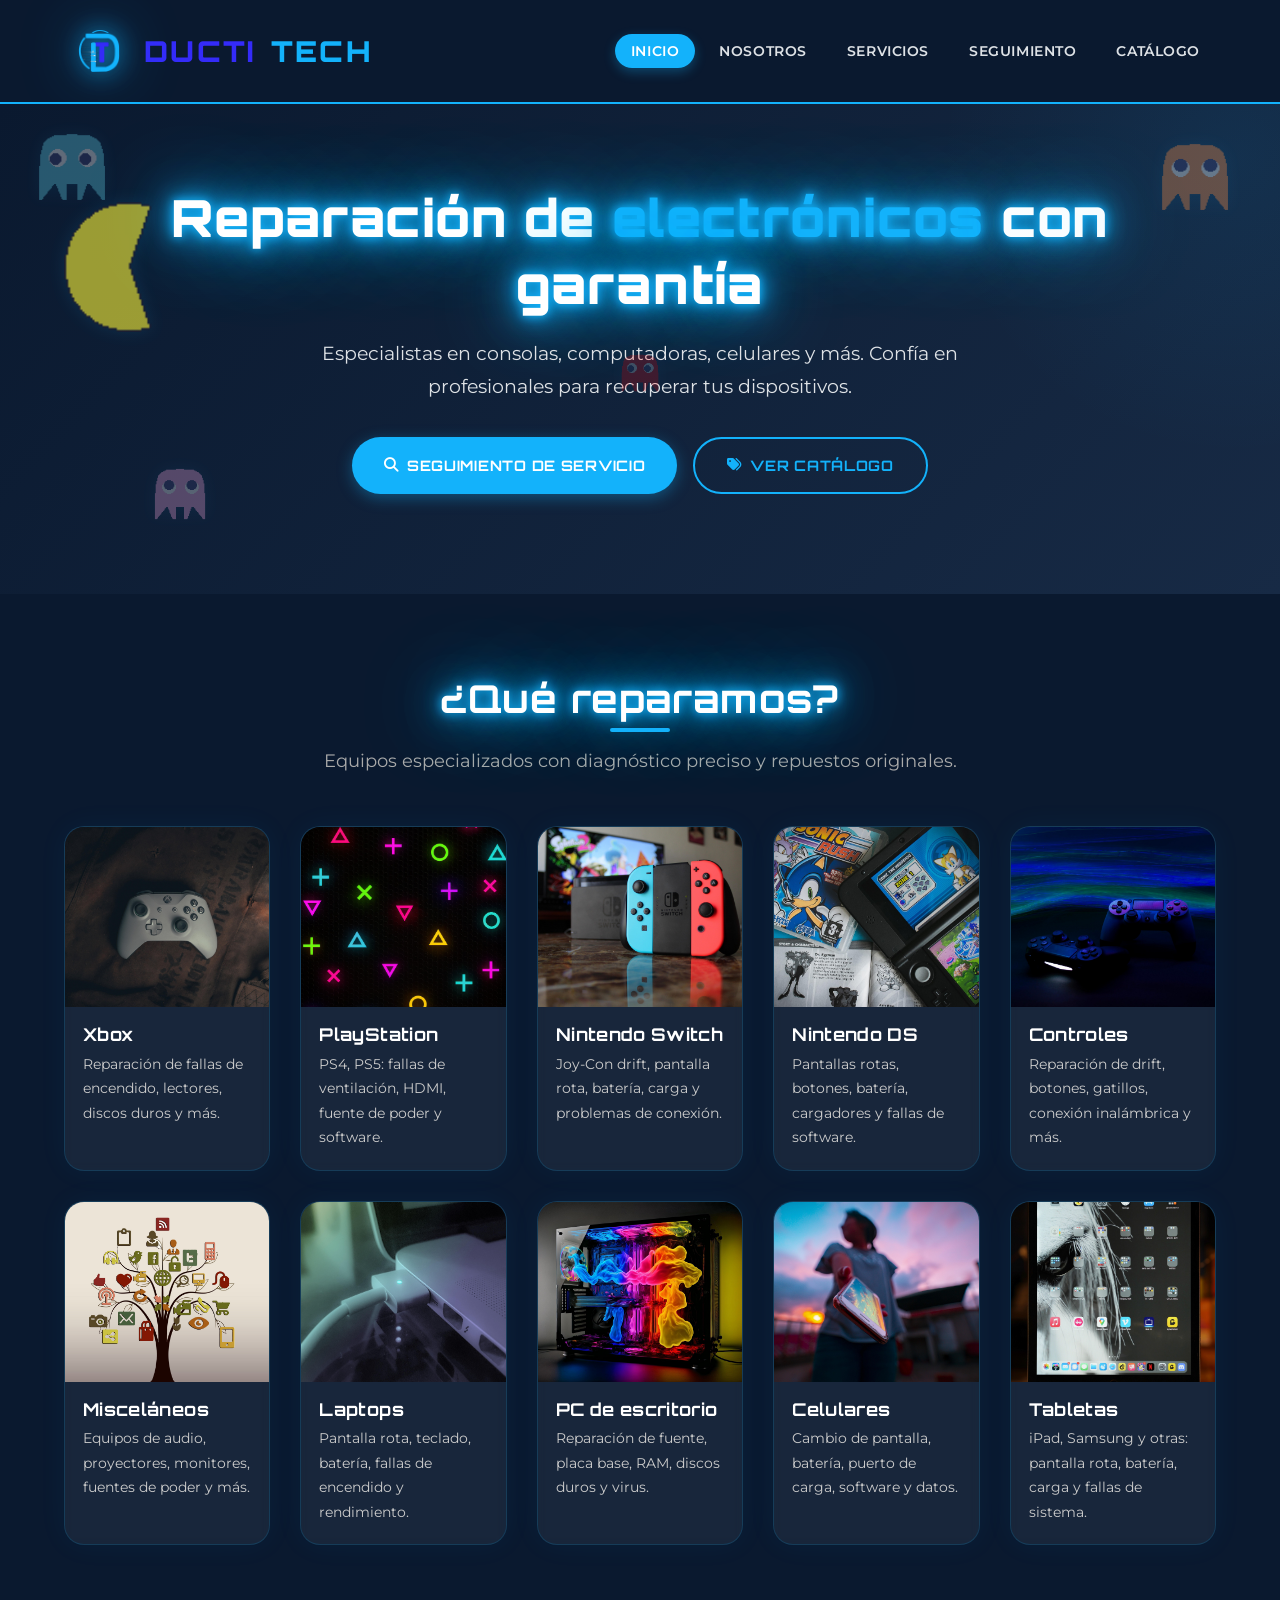
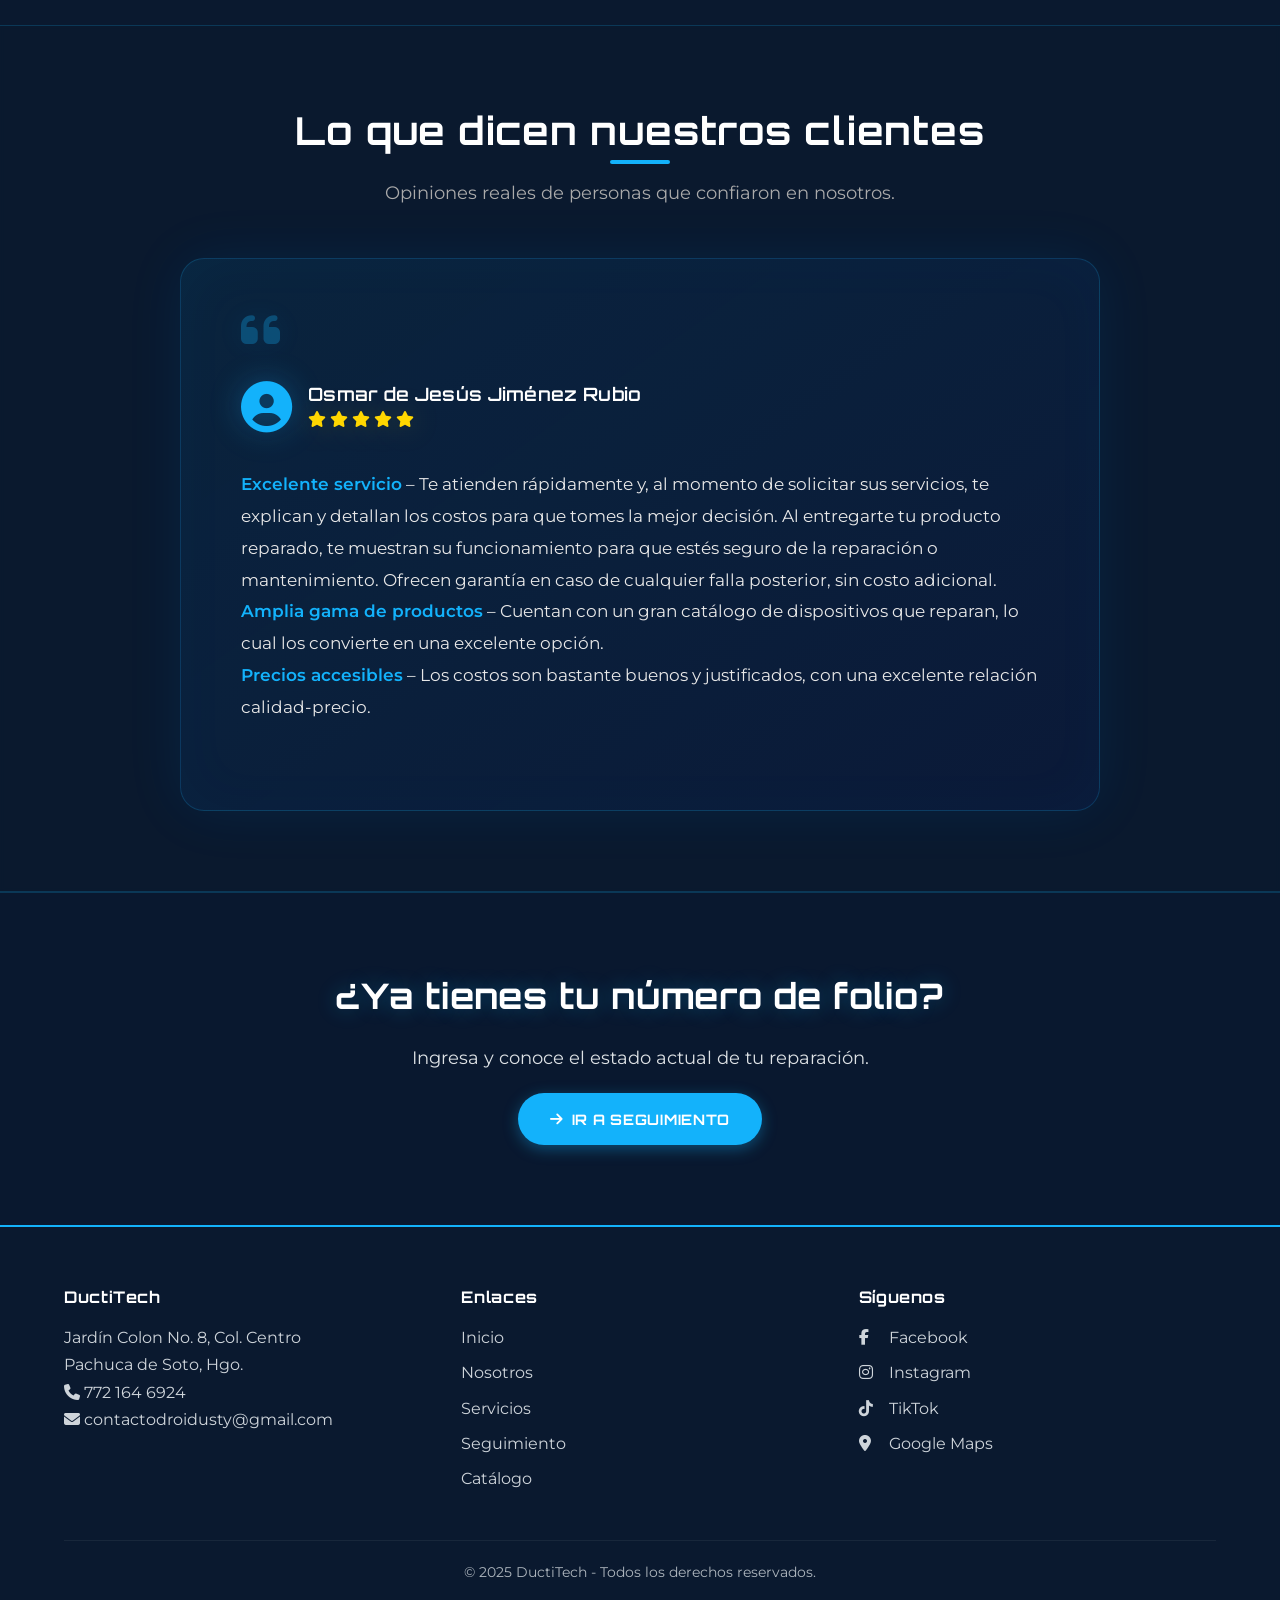
==== index.html @ 58a16144 "Versión inicial del proyecto" ====
<!DOCTYPE html>
<html lang="es">
<head>
    <meta charset="UTF-8" />
    <meta name="viewport" content="width=device-width, initial-scale=1.0" />
    <title>DuctiTech</title>
    <meta name="description" content="DuctiTech: reparación de consolas (Xbox, PlayStation, Nintendo), computadoras, laptops, celulares y tabletas en Pachuca de Soto, con garantía y diagnóstico transparente." />
    <meta name="theme-color" content="#0A192F" />

    <!-- Open Graph -->
    <meta property="og:title" content="DuctiTech - Reparación de electrónicos" />
    <meta property="og:description" content="Especialistas en consolas, computadoras, celulares y más. Diagnóstico preciso, repuestos originales y garantía." />
    <meta property="og:image" content="assets/logo.png" />
    <meta property="og:type" content="website" />
    <meta property="og:locale" content="es_MX" />

    <link rel="icon" href="assets/logo.png" type="image/png" />

    <!-- Font Awesome -->
    <link rel="stylesheet" href="https://cdnjs.cloudflare.com/ajax/libs/font-awesome/6.5.0/css/all.min.css" />

    <!-- Estilos principales -->
    <link rel="stylesheet" href="css/style.css" />
    <link rel="stylesheet" href="css/neon-circuit.css" />

    <style>
        :root {
            --gif-pacman-size: 130px;
            --gif-main-size: 68px;
            --gif-accent-size: 52px;
            --gif-small-size: 38px;
        }

        .floating-gifs {
            position: absolute;
            top: 0;
            left: 0;
            width: 100%;
            height: 100%;
            pointer-events: none;
            overflow: hidden;
            z-index: 1;
        }

        .floating-gifs .gif-float {
            position: absolute;
            height: auto;
            aspect-ratio: 1 / 1;
            animation: floatAnim 14s ease-in-out infinite alternate;
            filter: drop-shadow(0 0 8px rgba(19, 178, 251, 0.2));
        }

        /* PACMAN — protagonista, el más grande */
        .floating-gifs .gif-pacman {
            width: var(--gif-pacman-size);
            opacity: 0.6;
        }

        /* Fantasmas azul/naranja — escoltas, tamaño medio */
        .floating-gifs .gif-main {
            width: var(--gif-main-size);
            opacity: 0.35;
        }

        /* Fantasma rosa — acento */
        .floating-gifs .gif-accent {
            width: var(--gif-accent-size);
            opacity: 0.3;
        }

        /* Fantasma rojo — acento pequeño, más discreto */
        .floating-gifs .gif-small {
            width: var(--gif-small-size);
            opacity: 0.2;
        }

        /* ---- Posiciones específicas (bien distribuidas) ---- */

        /* Fantasma azul (superior izquierda) */
        .floating-gifs .gif-1 {
            top: 6%;
            left: 3%;
            animation-duration: 18s;
            animation-delay: -2s;
        }

        /* Fantasma naranja (superior derecha) */
        .floating-gifs .gif-2 {
            top: 8%;
            right: 4%;
            animation-duration: 22s;
            animation-delay: -5s;
        }

        /* PACMAN (inferior izquierda, el más grande) */
        .floating-gifs .gif-3 {
            bottom: 12%;
            left: 5%;
            animation-duration: 24s;
            animation-delay: -10s;
        }

        /* Fantasma rosa (inferior derecha) */
        .floating-gifs .gif-4 {
            bottom: 15%;
            right: 5%;
            animation-duration: 20s;
            animation-delay: -8s;
        }

        /* Fantasma rojo (zona derecha media-baja) */
        .floating-gifs .gif-5 {
            top: 55%;
            right: 6%;
            animation-duration: 16s;
            animation-delay: -3s;
        }

        /* Animación de flotación */
        @keyframes floatAnim {
            0% {
                transform: translate(0, 0) scale(1) rotate(0deg);
            }
            25% {
                transform: translate(20px, -12px) scale(1.04) rotate(3deg);
            }
            50% {
                transform: translate(-12px, 18px) scale(0.96) rotate(-3deg);
            }
            75% {
                transform: translate(10px, -6px) scale(1.02) rotate(2deg);
            }
            100% {
                transform: translate(-6px, 10px) scale(1) rotate(-1deg);
            }
        }

        /* Responsive: la jerarquía de tamaños se conserva, solo se escala */
        @media (max-width: 768px) {
            :root {
                --gif-pacman-size: 78px;
                --gif-main-size: 42px;
                --gif-accent-size: 34px;
                --gif-small-size: 26px;
            }
            .floating-gifs .gif-pacman { opacity: 0.4; }
            .floating-gifs .gif-main { opacity: 0.22; }
            .floating-gifs .gif-accent { opacity: 0.2; }
            .floating-gifs .gif-small { opacity: 0.12; }
        }
        @media (max-width: 480px) {
            :root {
                --gif-pacman-size: 58px;
                --gif-main-size: 32px;
                --gif-accent-size: 26px;
                --gif-small-size: 20px;
            }
        }

        /* Accesibilidad: respetar preferencia de movimiento reducido */
        @media (prefers-reduced-motion: reduce) {
            .floating-gifs .gif-float {
                animation: none;
            }
        }

        /* Accesibilidad: foco de teclado visible en enlaces y botones */
        a:focus-visible,
        button:focus-visible {
            outline: 2px solid #13b2fb;
            outline-offset: 2px;
        }
    </style>
</head>
<body>

    <!-- ========== HEADER ========== -->
    <header>
        <div class="container">
            <a href="index.html" class="logo">
                <img src="assets/logo.png" alt="DuctiTech" />
                <span>
                    <span class="ducti">DUCTI</span><span class="separator"> </span><span class="tech">TECH</span>
                </span>
            </a>
            <nav aria-label="Navegación principal">
                <ul>
                    <li><a href="index.html" class="active" aria-current="page">Inicio</a></li>
                    <li><a href="about_us.html">Nosotros</a></li>
                    <li><a href="services.html">Servicios</a></li>
                    <li><a href="follow_up.html">Seguimiento</a></li>
                    <li><a href="catalog.html">Catálogo</a></li>
                </ul>
            </nav>
        </div>
    </header>

    <!-- ========== HERO ========== -->
    <section class="hero">
        <div class="container">
            <h1 class="neon-glow">Reparación de <span class="highlight">electrónicos</span> con garantía</h1>
            <p>Especialistas en consolas, computadoras, celulares y más. Confía en profesionales para recuperar tus dispositivos.</p>
            <div style="display:flex; gap:16px; justify-content:center; flex-wrap:wrap;">
                <a href="follow_up.html" class="btn btn-primary">
                    <i class="fas fa-search"></i> Seguimiento de servicio
                </a>
                <a href="catalog.html" class="btn btn-outline">
                    <i class="fas fa-tags"></i> Ver catálogo
                </a>
            </div>
        </div>

        <!-- ===== GIFS FLOTANTES ===== -->
        <div class="floating-gifs" aria-hidden="true">
            <!-- Fantasma azul (superior izquierda) -->
            <img src="assets/animaciones/blueghost.gif" alt="" class="gif-float gif-main gif-1" />
            <!-- Fantasma naranja (superior derecha) -->
            <img src="assets/animaciones/orangeghost.gif" alt="" class="gif-float gif-main gif-2" />
            <!-- PACMAN (inferior izquierda, el más grande) -->
            <img src="assets/animaciones/pacman.gif" alt="" class="gif-float gif-pacman gif-3" />
            <!-- Fantasma rosa (inferior derecha) -->
            <img src="assets/animaciones/pinkghost.gif" alt="" class="gif-float gif-accent gif-4" />
            <!-- Fantasma rojo (zona derecha media-baja) -->
            <img src="assets/animaciones/redghost.gif" alt="" class="gif-float gif-small gif-5" />
        </div>
    </section>

    <!-- ========== DISPOSITIVOS ========== -->
    <section class="section" id="servicios">
        <div class="container">
            <div class="section-title">
                <h2 class="neon-glow">¿Qué reparamos?</h2>
                <p>Equipos especializados con diagnóstico preciso y repuestos originales.</p>
            </div>

            <div class="grid-dispositivos" style="grid-template-columns: repeat(5, 1fr);">
                <!-- Xbox -->
                <div class="card-dispositivo">
                    <div class="card-image">
                        <img src="assets/dispositivos/xbox.jpg" alt="Xbox" loading="lazy" />
                    </div>
                    <div class="card-body">
                        <h3>Xbox</h3>
                        <p>Reparación de fallas de encendido, lectores, discos duros y más.</p>
                    </div>
                </div>
                <!-- PlayStation -->
                <div class="card-dispositivo">
                    <div class="card-image">
                        <img src="assets/dispositivos/playstation.jpg" alt="PlayStation" loading="lazy" />
                    </div>
                    <div class="card-body">
                        <h3>PlayStation</h3>
                        <p>PS4, PS5: fallas de ventilación, HDMI, fuente de poder y software.</p>
                    </div>
                </div>
                <!-- Nintendo Switch -->
                <div class="card-dispositivo">
                    <div class="card-image">
                        <img src="assets/dispositivos/nintendo-switch.jpg" alt="Nintendo Switch" loading="lazy" />
                    </div>
                    <div class="card-body">
                        <h3>Nintendo Switch</h3>
                        <p>Joy-Con drift, pantalla rota, batería, carga y problemas de conexión.</p>
                    </div>
                </div>
                <!-- Nintendo DS -->
                <div class="card-dispositivo">
                    <div class="card-image">
                        <img src="assets/dispositivos/nintendo-ds.jpg" alt="Nintendo DS" loading="lazy" />
                    </div>
                    <div class="card-body">
                        <h3>Nintendo DS</h3>
                        <p>Pantallas rotas, botones, batería, cargadores y fallas de software.</p>
                    </div>
                </div>
                <!-- Controles -->
                <div class="card-dispositivo">
                    <div class="card-image">
                        <img src="assets/dispositivos/controles.jpg" alt="Controles" loading="lazy" />
                    </div>
                    <div class="card-body">
                        <h3>Controles</h3>
                        <p>Reparación de drift, botones, gatillos, conexión inalámbrica y más.</p>
                    </div>
                </div>
                <!-- Misceláneos -->
                <div class="card-dispositivo">
                    <div class="card-image">
                        <img src="assets/dispositivos/miscelaneos.jpg" alt="Misceláneos" loading="lazy" />
                    </div>
                    <div class="card-body">
                        <h3>Misceláneos</h3>
                        <p>Equipos de audio, proyectores, monitores, fuentes de poder y más.</p>
                    </div>
                </div>
                <!-- Laptops -->
                <div class="card-dispositivo">
                    <div class="card-image">
                        <img src="assets/dispositivos/laptop.jpg" alt="Laptops" loading="lazy" />
                    </div>
                    <div class="card-body">
                        <h3>Laptops</h3>
                        <p>Pantalla rota, teclado, batería, fallas de encendido y rendimiento.</p>
                    </div>
                </div>
                <!-- PC -->
                <div class="card-dispositivo">
                    <div class="card-image">
                        <img src="assets/dispositivos/pc.jpg" alt="Computadoras de escritorio" loading="lazy" />
                    </div>
                    <div class="card-body">
                        <h3>PC de escritorio</h3>
                        <p>Reparación de fuente, placa base, RAM, discos duros y virus.</p>
                    </div>
                </div>
                <!-- Celulares -->
                <div class="card-dispositivo">
                    <div class="card-image">
                        <img src="assets/dispositivos/celular.jpg" alt="Celulares" loading="lazy" />
                    </div>
                    <div class="card-body">
                        <h3>Celulares</h3>
                        <p>Cambio de pantalla, batería, puerto de carga, software y datos.</p>
                    </div>
                </div>
                <!-- Tabletas -->
                <div class="card-dispositivo">
                    <div class="card-image">
                        <img src="assets/dispositivos/tableta.jpg" alt="Tabletas" loading="lazy" />
                    </div>
                    <div class="card-body">
                        <h3>Tabletas</h3>
                        <p>iPad, Samsung y otras: pantalla rota, batería, carga y fallas de sistema.</p>
                    </div>
                </div>
            </div><!-- /grid-dispositivos -->
        </div>
    </section>

    <!-- ========== TESTIMONIOS (SLIDER) ========== -->
    <section class="section testimonios-section">
        <div class="container">
            <div class="section-title">
                <h2 style="color: #fff;">Lo que dicen nuestros clientes</h2>
                <p style="color: #aaa;">Opiniones reales de personas que confiaron en nosotros.</p>
            </div>

            <div class="testimonios-slider">
                <div class="slides-wrapper" id="testimoniosSlider">
                    <!-- Testimonio 1 -->
                    <div class="slide testimonio-item">
                        <div class="testimonio-comilla">
                            <i class="fas fa-quote-left"></i>
                        </div>
                        <div class="testimonio-header">
                            <div class="testimonio-avatar">
                                <i class="fas fa-user-circle"></i>
                            </div>
                            <div>
                                <h3>Osmar de Jesús Jiménez Rubio</h3>
                                <div class="estrellas">
                                    <i class="fas fa-star"></i><i class="fas fa-star"></i><i class="fas fa-star"></i><i class="fas fa-star"></i><i class="fas fa-star"></i>
                                </div>
                            </div>
                        </div>
                        <div class="testimonio-body">
                            <p><strong>Excelente servicio</strong> – Te atienden rápidamente y, al momento de solicitar sus servicios, te explican y detallan los costos para que tomes la mejor decisión. Al entregarte tu producto reparado, te muestran su funcionamiento para que estés seguro de la reparación o mantenimiento. Ofrecen garantía en caso de cualquier falla posterior, sin costo adicional.</p>
                            <p><strong>Amplia gama de productos</strong> – Cuentan con un gran catálogo de dispositivos que reparan, lo cual los convierte en una excelente opción.</p>
                            <p><strong>Precios accesibles</strong> – Los costos son bastante buenos y justificados, con una excelente relación calidad-precio.</p>
                        </div>
                    </div>
                    <!-- Testimonio 2 -->
                    <div class="slide testimonio-item">
                        <div class="testimonio-comilla">
                            <i class="fas fa-quote-left"></i>
                        </div>
                        <div class="testimonio-header">
                            <div class="testimonio-avatar">
                                <i class="fas fa-user-circle"></i>
                            </div>
                            <div>
                                <h3>Oswaldo Salgado</h3>
                                <div class="estrellas">
                                    <i class="fas fa-star"></i><i class="fas fa-star"></i><i class="fas fa-star"></i><i class="fas fa-star"></i><i class="fas fa-star"></i>
                                </div>
                            </div>
                        </div>
                        <div class="testimonio-body">
                            <p>Excelente servicio. Llevé mi Nintendo Switch a reparación porque dejó de leer los cartuchos. Me dieron un diagnóstico correcto y oportuno, solucionaron el problema y los precios de la reparación son extremadamente accesibles. La consola quedó al 100 %. Sin duda, elegí la mejor opción para reparación. <strong>100 % recomendable y honestos</strong>, que es lo más importante hoy en día.</p>
                        </div>
                    </div>
                    <!-- Testimonio 3 -->
                    <div class="slide testimonio-item">
                        <div class="testimonio-comilla">
                            <i class="fas fa-quote-left"></i>
                        </div>
                        <div class="testimonio-header">
                            <div class="testimonio-avatar">
                                <i class="fas fa-user-circle"></i>
                            </div>
                            <div>
                                <h3>Antonio C.</h3>
                                <div class="estrellas">
                                    <i class="fas fa-star"></i><i class="fas fa-star"></i><i class="fas fa-star"></i><i class="fas fa-star"></i><i class="fas fa-star"></i>
                                </div>
                            </div>
                        </div>
                        <div class="testimonio-body">
                            <p>Excelente servicio. Llevé un PS5 por sobrecalentamiento y, con el mantenimiento que le hicieron, quedó excelente. Muy profesionales y con una atención de primera.</p>
                        </div>
                    </div>
                    <!-- Testimonio 4 -->
                    <div class="slide testimonio-item">
                        <div class="testimonio-comilla">
                            <i class="fas fa-quote-left"></i>
                        </div>
                        <div class="testimonio-header">
                            <div class="testimonio-avatar">
                                <i class="fas fa-user-circle"></i>
                            </div>
                            <div>
                                <h3>Jesús Azael Hernández Bautista</h3>
                                <div class="estrellas">
                                    <i class="fas fa-star"></i><i class="fas fa-star"></i><i class="fas fa-star"></i><i class="fas fa-star"></i><i class="fas fa-star"></i>
                                </div>
                            </div>
                        </div>
                        <div class="testimonio-body">
                            <p>Recomiendo ampliamente este lugar. Muy buena atención al cliente; resuelven todas tus dudas. Desde la recepción hasta la entrega de tus equipos, fueron muy amables. <strong>10/10</strong>, sin duda volvería a confiar en ellos.</p>
                        </div>
                    </div>
                </div>
                <!-- Indicadores (puntos) -->
                <div class="indicadores" id="indicadores"></div>
            </div>
        </div>
    </section>

    <!-- ========== CALL TO ACTION ========== -->
    <section class="section" style="background: rgba(10, 25, 47, 0.85); backdrop-filter: blur(4px); border-top: 1px solid rgba(19,178,251,0.2);">
        <div class="container" style="text-align:center;">
            <h2 style="color: white; text-shadow: 0 0 20px rgba(19,178,251,0.3);">¿Ya tienes tu número de folio?</h2>
            <p style="font-size:1.1rem; margin-bottom:20px; color: var(--gray-300);">Ingresa y conoce el estado actual de tu reparación.</p>
            <a href="follow_up.html" class="btn btn-primary">
                <i class="fas fa-arrow-right"></i> Ir a seguimiento
            </a>
        </div>
    </section>

    <!-- ========== FOOTER ========== -->
    <footer>
        <div class="container">
            <div class="footer-grid">
                <div>
                    <h4>DuctiTech</h4>
                    <p>Jardín Colon No. 8, Col. Centro<br />Pachuca de Soto, Hgo.</p>
                    <p><i class="fas fa-phone"></i> <a href="tel:+527721646924">772 164 6924</a></p>
                    <p><i class="fas fa-envelope"></i> <a href="mailto:contactodroidusty@gmail.com">contactodroidusty@gmail.com</a></p>
                </div>
                <div>
                    <h4>Enlaces</h4>
                    <ul>
                        <li><a href="index.html">Inicio</a></li>
                        <li><a href="about_us.html">Nosotros</a></li>
                        <li><a href="services.html">Servicios</a></li>
                        <li><a href="follow_up.html">Seguimiento</a></li>
                        <li><a href="catalog.html">Catálogo</a></li>
                    </ul>
                </div>
                <div>
                    <h4>Síguenos</h4>
                    <ul class="social-links">
                        <li><a href="https://www.facebook.com/DuctiTech/" target="_blank" rel="noopener noreferrer"><i class="fab fa-facebook-f"></i> Facebook</a></li>
                        <li><a href="https://www.instagram.com/ducti_tech?stkn=ZDNlZDc0MzIxNw==" target="_blank" rel="noopener noreferrer"><i class="fab fa-instagram"></i> Instagram</a></li>
                        <li><a href="https://www.tiktok.com/@ducti.tech" target="_blank" rel="noopener noreferrer"><i class="fab fa-tiktok"></i> TikTok</a></li>
                        <li><a href="https://maps.app.goo.gl/ZeSnL3kf8nuBJ69V6" target="_blank" rel="noopener noreferrer"><i class="fas fa-location-dot"></i> Google Maps</a></li>
                    </ul>
                </div>
            </div>
            <div class="copy">
                &copy; 2025 DuctiTech - Todos los derechos reservados.
            </div>
        </div>
    </footer>

    <!-- ========== SCRIPTS EXTERNOS ========== -->
    <script src="js/slider.js"></script>
</body>
</html>
---- css/style.css ----
/* ========== FUENTES GOOGLE ========== */
@import url('https://fonts.googleapis.com/css2?family=Orbitron:wght@500;700;900&family=Montserrat:wght@300;400;500;600;700&display=swap');

/* ========== VARIABLES ========== */
:root {
    --cyan-tech: #13B2FB;
    --cobalt: #342BF9;
    --dark-bg: #0A192F;
    --dark-secondary: #172A45;
    --white: #FFFFFF;
    --gray-100: #F8F9FA;
    --gray-200: #E9ECEF;
    --gray-300: #DEE2E6;
    --gray-400: #CED4DA;
    --gray-500: #ADB5BD;
    --gray-600: #6C757D;
    --gray-700: #495057;
    --gray-800: #343A40;
    --gray-900: #212529;
    --font-primary: 'Orbitron', sans-serif;
    --font-secondary: 'Montserrat', sans-serif;
    --shadow-sm: 0 2px 8px rgba(0,0,0,0.08);
    --shadow-md: 0 4px 20px rgba(0,0,0,0.12);
    --shadow-lg: 0 8px 40px rgba(0,0,0,0.15);
}

/* ========== RESET ========== */
* {
    margin: 0;
    padding: 0;
    box-sizing: border-box;
}
html {
    scroll-behavior: smooth;
}
body {
    font-family: var(--font-secondary);
    font-weight: 400;
    font-size: 1rem;
    line-height: 1.7;
    color: var(--gray-800);
    background-color: var(--white);
    -webkit-font-smoothing: antialiased;
}
img {
    max-width: 100%;
    height: auto;
    display: block;
}
a {
    text-decoration: none;
    color: inherit;
}
ul {
    list-style: none;
}
.container {
    max-width: 1200px;
    margin: 0 auto;
    padding: 0 24px;
}

/* ========== TIPOGRAFÍA ========== */
h1, h2, h3, h4, h5, h6 {
    font-family: var(--font-primary);
    font-weight: 700;
    color: var(--dark-bg);
    line-height: 1.3;
    letter-spacing: 0.02em;
}
h1 { font-size: 2.8rem; }
h2 { font-size: 2.2rem; margin-bottom: 1.5rem; }
h3 { font-size: 1.4rem; margin-bottom: 0.8rem; }
.text-cyan { color: var(--cyan-tech); }
.text-cobalt { color: var(--cobalt); }

/* ========== BOTONES ========== */
.btn {
    display: inline-flex;
    align-items: center;
    gap: 8px;
    font-family: var(--font-primary);
    font-weight: 700;
    font-size: 0.9rem;
    letter-spacing: 0.05em;
    text-transform: uppercase;
    padding: 14px 32px;
    border-radius: 50px;
    border: none;
    cursor: pointer;
    transition: all 0.3s ease;
}
.btn-primary {
    background: var(--cyan-tech);
    color: var(--white);
    box-shadow: 0 4px 15px rgba(19, 178, 251, 0.35);
}
.btn-primary:hover {
    background: #0f9edb;
    transform: translateY(-2px);
    box-shadow: 0 6px 25px rgba(19, 178, 251, 0.45);
}
.btn-secondary {
    background: var(--cobalt);
    color: var(--white);
    box-shadow: 0 4px 15px rgba(52, 43, 249, 0.30);
}
.btn-secondary:hover {
    background: #2a22c7;
    transform: translateY(-2px);
}
.btn-outline {
    background: transparent;
    color: var(--cyan-tech);
    border: 2px solid var(--cyan-tech);
}
.btn-outline:hover {
    background: var(--cyan-tech);
    color: var(--white);
}

/* ========== HEADER ========== */
header {
    background: var(--dark-bg);
    padding: 16px 0;
    border-bottom: 2px solid var(--cyan-tech);
    box-shadow: 0 2px 20px rgba(19, 178, 251, 0.15);
    position: sticky;
    top: 0;
    z-index: 1000;
}
header .container {
    display: flex;
    justify-content: space-between;
    align-items: center;
    flex-wrap: wrap;
}

/* ---- LOGO MÁS GRANDE Y NEÓN ---- */
.logo {
    display: flex;
    align-items: center;
    gap: 10px;
    font-family: var(--font-primary);
    font-weight: 900;
    font-size: 1.8rem;
    color: var(--white);
    letter-spacing: 0.08em;
}
.logo img {
    height: 70px;
    width: auto;
    filter: drop-shadow(0 0 12px #13B2FB) drop-shadow(0 0 30px rgba(19,178,251,0.4));
    transition: filter 0.3s ease;
}
.logo img:hover {
    filter: drop-shadow(0 0 20px #13B2FB) drop-shadow(0 0 60px rgba(19,178,251,0.6));
}
.logo .ducti { color: var(--cobalt); }
.logo .tech { color: var(--cyan-tech); }
.logo .separator { color: var(--gray-500); margin: 0 2px; }

nav ul {
    display: flex;
    gap: 8px;
    align-items: center;
}
nav a {
    font-family: var(--font-secondary);
    font-weight: 600;
    font-size: 0.9rem;
    color: var(--gray-300);
    padding: 8px 16px;
    border-radius: 30px;
    transition: all 0.3s ease;
    text-transform: uppercase;
    letter-spacing: 0.04em;
}
nav a:hover {
    color: var(--white);
    background: rgba(19, 178, 251, 0.15);
}
nav a.active {
    color: var(--white);
    background: var(--cyan-tech);
    box-shadow: 0 4px 12px rgba(19, 178, 251, 0.30);
}

/* ========== HERO ========== */
.hero {
    padding: 80px 0 100px;
    background: linear-gradient(135deg, var(--dark-bg) 0%, var(--dark-secondary) 100%);
    color: var(--white);
    text-align: center;
    position: relative;
    overflow: hidden;
}
.hero::after {
    content: '';
    position: absolute;
    top: -50%;
    right: -20%;
    width: 600px;
    height: 600px;
    background: radial-gradient(circle, rgba(19,178,251,0.08) 0%, transparent 70%);
    pointer-events: none;
}
.hero h1 {
    font-size: 3.2rem;
    font-weight: 900;
    color: var(--white);
    margin-bottom: 20px;
}
.hero h1 .highlight { color: var(--cyan-tech); }
.hero p {
    font-size: 1.2rem;
    max-width: 700px;
    margin: 0 auto 35px;
    color: var(--gray-300);
}

/* ========== GIFS FLOTANTES ========== */
.floating-gifs {
    position: absolute;
    top: 0;
    left: 0;
    width: 100%;
    height: 100%;
    pointer-events: none;
    overflow: hidden;
    z-index: 1;
}
.floating-gifs .gif-float {
    position: absolute;
    opacity: 0.5;
    width: 60px;
    height: auto;
    animation: floatAnim 12s ease-in-out infinite alternate;
    filter: drop-shadow(0 0 8px rgba(19,178,251,0.2));
}
.floating-gifs .gif-1 {
    top: 10%;
    left: 5%;
    width: 70px;
    animation-duration: 14s;
    animation-delay: -2s;
}
.floating-gifs .gif-2 {
    bottom: 15%;
    right: 8%;
    width: 80px;
    animation-duration: 16s;
    animation-delay: -4s;
}
.floating-gifs .gif-3 {
    top: 20%;
    right: 15%;
    width: 65px;
    animation-duration: 18s;
    animation-delay: -6s;
}
.floating-gifs .gif-4 {
    bottom: 25%;
    left: 12%;
    width: 75px;
    animation-duration: 15s;
    animation-delay: -1s;
}
.floating-gifs .gif-5 {
    top: 50%;
    left: 50%;
    transform: translate(-50%, -50%);
    width: 90px;
    animation-duration: 20s;
    animation-delay: -8s;
    opacity: 0.3;
}

@keyframes floatAnim {
    0% {
        transform: translate(0, 0) scale(1) rotate(0deg);
    }
    25% {
        transform: translate(30px, -20px) scale(1.1) rotate(5deg);
    }
    50% {
        transform: translate(-20px, 30px) scale(0.9) rotate(-5deg);
    }
    75% {
        transform: translate(15px, -10px) scale(1.05) rotate(3deg);
    }
    100% {
        transform: translate(-10px, 15px) scale(1) rotate(-2deg);
    }
}

/* ========== SECCIONES ========== */
.section {
    padding: 80px 0;
}
.section-title {
    text-align: center;
    margin-bottom: 50px;
}
.section-title h2 {
    font-size: 2.4rem;
    margin-bottom: 10px;
    position: relative;
    display: inline-block;
}
.section-title h2::after {
    content: '';
    position: absolute;
    bottom: -8px;
    left: 50%;
    transform: translateX(-50%);
    width: 60px;
    height: 4px;
    background: var(--cyan-tech);
    border-radius: 4px;
}
.section-title p {
    color: var(--gray-600);
    font-size: 1.1rem;
    margin-top: 12px;
}

/* ========== GRID DE DISPOSITIVOS (MODIFICADO) ========== */
#servicios {
    background: var(--dark-bg); /* Fondo oscuro para la sección */
}

#servicios .section-title h2 {
    color: #fff;
}

#servicios .section-title p {
    color: #aaa;
}

.grid-dispositivos {
    display: grid;
    grid-template-columns: repeat(auto-fill, minmax(220px, 1fr));
    gap: 30px;
}

.card-dispositivo {
    background: rgba(255, 255, 255, 0.06);        /* transparente con ligero blanco */
    backdrop-filter: blur(4px);                   /* efecto vidrio */
    border: 1px solid rgba(19, 178, 251, 0.15);
    border-radius: 20px;
    overflow: hidden;
    transition: all 0.3s ease;
    box-shadow: 0 0 30px rgba(19, 178, 251, 0.05);
}

.card-dispositivo:hover {
    border-color: var(--cyan-tech);
    box-shadow: 0 0 40px rgba(19, 178, 251, 0.15);
    transform: translateY(-6px);
}

.card-image {
    height: 180px;
    overflow: hidden;
    background: rgba(0, 0, 0, 0.2);              /* fondo oscuro para la imagen */
}

.card-image img {
    width: 100%;
    height: 100%;
    object-fit: cover;
    transition: transform 0.4s ease;
}

.card-dispositivo:hover .card-image img {
    transform: scale(1.05);
}

.card-body {
    padding: 16px 18px 20px;
}

.card-body h3 {
    color: #fff;                                 /* texto blanco */
    font-family: var(--font-primary);
    font-weight: 700;
    font-size: 1.1rem;
    margin-bottom: 6px;
}

.card-body p {
    color: #ccc;                                 /* gris claro */
    font-size: 0.9rem;
}

/* ========== TESTIMONIOS SLIDER ========== */
.testimonios-section {
    padding: 80px 0;
    background: rgba(10, 25, 47, 0.6);
    backdrop-filter: blur(2px);
    border-top: 1px solid rgba(19, 178, 251, 0.2);
    border-bottom: 1px solid rgba(19, 178, 251, 0.2);
}

.testimonios-slider {
    position: relative;
    max-width: 920px;
    margin: 0 auto;
    overflow: hidden;
    border-radius: 24px;
    background: linear-gradient(145deg, rgba(19, 178, 251, 0.08), rgba(52, 43, 249, 0.05));
    box-shadow: 0 0 60px rgba(19, 178, 251, 0.08), inset 0 0 60px rgba(19, 178, 251, 0.03);
    border: 1px solid rgba(19, 178, 251, 0.2);
    transition: box-shadow 0.4s;
}

.testimonios-slider:hover {
    box-shadow: 0 0 80px rgba(19, 178, 251, 0.15), inset 0 0 60px rgba(19, 178, 251, 0.05);
}

.slides-wrapper {
    display: flex;
    transition: transform 0.8s cubic-bezier(0.25, 0.46, 0.45, 0.94);
    will-change: transform;
}

.slide {
    min-width: 100%;
    padding: 50px 60px 40px;
    box-sizing: border-box;
    position: relative;
}

.testimonio-comilla {
    font-size: 2.8rem;
    color: var(--cyan-tech);
    opacity: 0.3;
    margin-bottom: 10px;
    line-height: 1;
    text-shadow: 0 0 30px rgba(19, 178, 251, 0.3);
}

.testimonio-item .testimonio-header {
    display: flex;
    align-items: center;
    gap: 16px;
    margin-bottom: 18px;
}

.testimonio-item .testimonio-avatar {
    font-size: 3.2rem;
    color: var(--cyan-tech);
    filter: drop-shadow(0 0 15px rgba(19, 178, 251, 0.3));
}

.testimonio-item .testimonio-header h3 {
    color: #fff;
    font-size: 1.15rem;
    margin: 0;
    font-weight: 600;
    letter-spacing: 0.3px;
}

.testimonio-item .estrellas {
    color: #FFD700;
    font-size: 1rem;
    letter-spacing: 4px;
    text-shadow: 0 0 30px rgba(255, 215, 0, 0.25);
}

.testimonio-item .testimonio-body {
    color: #e8e8e8;
    font-size: 1.05rem;
    line-height: 1.9;
}

.testimonio-item .testimonio-body strong {
    color: var(--cyan-tech);
    font-weight: 600;
}

.indicadores {
    display: flex;
    justify-content: center;
    gap: 14px;
    padding: 18px 0 28px;
    position: relative;
    z-index: 5;
}

.indicadores .dot {
    width: 14px;
    height: 14px;
    border-radius: 50%;
    background: rgba(255, 255, 255, 0.2);
    cursor: pointer;
    transition: all 0.4s ease;
    border: 2px solid rgba(19, 178, 251, 0.15);
}

.indicadores .dot.active {
    background: var(--cyan-tech);
    box-shadow: 0 0 25px rgba(19, 178, 251, 0.7), 0 0 50px rgba(19, 178, 251, 0.2);
    transform: scale(1.25);
    border-color: var(--cyan-tech);
}

.indicadores .dot:hover {
    background: rgba(19, 178, 251, 0.6);
    transform: scale(1.1);
}

/* ========== FOOTER ========== */
footer {
    background: var(--dark-bg);
    color: var(--gray-400);
    padding: 60px 0 20px;
    border-top: 2px solid var(--cyan-tech);
}
.footer-grid {
    display: grid;
    grid-template-columns: repeat(auto-fit, minmax(180px, 1fr));
    gap: 40px;
    margin-bottom: 40px;
}
footer h4 {
    font-family: var(--font-primary);
    font-weight: 700;
    color: var(--white);
    margin-bottom: 16px;
    letter-spacing: 0.04em;
}
footer ul li {
    margin-bottom: 8px;
}
footer a {
    color: var(--gray-400);
    transition: color 0.3s;
}
footer a:hover {
    color: var(--cyan-tech);
}
.social-links a i {
    margin-right: 8px;
    width: 18px;
}
.copy {
    text-align: center;
    padding-top: 20px;
    border-top: 1px solid rgba(255,255,255,0.06);
    font-size: 0.85rem;
    color: var(--gray-500);
}

/* ========== RESPONSIVE ========== */
@media (max-width: 992px) {
    h1 { font-size: 2.4rem; }
    h2 { font-size: 2rem; }
    .hero h1 { font-size: 2.6rem; }
}
@media (max-width: 768px) {
    header .container {
        flex-direction: column;
        gap: 12px;
    }
    nav ul {
        flex-wrap: wrap;
        justify-content: center;
    }
    nav a {
        font-size: 0.75rem;
        padding: 6px 12px;
    }
    .logo {
        font-size: 1.5rem;
    }
    .logo img {
        height: 55px;
    }
    .hero { padding: 60px 0 80px; }
    .hero h1 { font-size: 2rem; }
    .hero p { font-size: 1rem; }
    .section { padding: 50px 0; }
    .grid-dispositivos {
        grid-template-columns: repeat(auto-fill, minmax(160px, 1fr));
        gap: 20px;
    }
    .card-image {
        height: 140px;
    }
    .footer-grid {
        grid-template-columns: 1fr 1fr;
    }
    .slide {
        padding: 30px 24px 24px;
    }
    .testimonio-comilla { font-size: 2rem; }
    .testimonio-item .testimonio-avatar { font-size: 2.5rem; }
    .testimonio-item .testimonio-header h3 { font-size: 1rem; }
    .testimonio-item .testimonio-body { font-size: 0.95rem; line-height: 1.7; }
    .indicadores .dot { width: 12px; height: 12px; }

    /* Ajuste de gifs en móvil */
    .floating-gifs .gif-float {
        width: 40px !important;
        opacity: 0.3 !important;
    }
}
@media (max-width: 480px) {
    .logo { font-size: 1.2rem; }
    .logo img { height: 45px; }
    .btn { font-size: 0.8rem; padding: 12px 24px; }
    .grid-dispositivos { grid-template-columns: 1fr 1fr; }
    .footer-grid { grid-template-columns: 1fr; text-align: center; }
    .slide { padding: 20px 16px 16px; }
    .testimonio-item .testimonio-header { flex-wrap: wrap; gap: 8px; }
    .testimonio-item .testimonio-body { font-size: 0.9rem; }
    .floating-gifs .gif-float {
        width: 30px !important;
        opacity: 0.2 !important;
    }
}

/* ================================================================
   ESTILOS ESPECÍFICOS PARA about_us.html
   ================================================================ */
.about-hero {
    padding: 60px 0 80px;
    background: linear-gradient(135deg, var(--dark-bg), var(--dark-secondary));
    text-align: center;
    border-bottom: 1px solid rgba(19,178,251,0.2);
}
.about-hero h1 {
    color: #fff;
    font-size: 2.8rem;
    margin-bottom: 12px;
}
.about-hero p {
    color: #aaa;
    font-size: 1.2rem;
    max-width: 700px;
    margin: 0 auto 30px;
}

.mision-vision-grid {
    display: grid;
    grid-template-columns: 1fr 1fr;
    gap: 30px;
    margin: 40px 0 60px;
}

.card-mv {
    background: rgba(255,255,255,0.06);
    backdrop-filter: blur(4px);
    border: 1px solid rgba(19,178,251,0.15);
    border-radius: 20px;
    padding: 35px 30px;
    text-align: center;
    transition: all 0.3s ease;
    box-shadow: 0 0 30px rgba(19,178,251,0.05);
}
.card-mv:hover {
    border-color: var(--cyan-tech);
    box-shadow: 0 0 40px rgba(19,178,251,0.15);
    transform: translateY(-6px);
}
.card-mv .icon {
    font-size: 3.2rem;
    color: var(--cyan-tech);
    margin-bottom: 16px;
    display: block;
}
.card-mv h2 {
    color: #fff;
    font-family: var(--font-primary);
    font-size: 1.6rem;
    margin-bottom: 12px;
    letter-spacing: 0.03em;
}
.card-mv p {
    color: #ccc;
    font-size: 1.05rem;
    line-height: 1.8;
}

.servicios-destacados {
    margin: 40px 0;
}
.servicios-destacados .grid-3 {
    display: grid;
    grid-template-columns: repeat(auto-fit, minmax(240px, 1fr));
    gap: 24px;
}
.servicio-item {
    background: rgba(255,255,255,0.05);
    backdrop-filter: blur(4px);
    border: 1px solid rgba(19,178,251,0.12);
    border-radius: 16px;
    padding: 24px 20px;
    text-align: center;
    transition: all 0.3s ease;
}
.servicio-item:hover {
    border-color: var(--cyan-tech);
    box-shadow: 0 0 30px rgba(19,178,251,0.12);
    transform: translateY(-4px);
}
.servicio-item i {
    font-size: 2.6rem;
    color: var(--cyan-tech);
    margin-bottom: 12px;
    display: block;
}
.servicio-item h3 {
    color: #fff;
    font-family: var(--font-primary);
    font-size: 1.2rem;
    margin-bottom: 6px;
}
.servicio-item p {
    color: #aaa;
    font-size: 0.95rem;
    line-height: 1.6;
}

.frase-facebook {
    background: rgba(19,178,251,0.06);
    border-left: 4px solid var(--cyan-tech);
    border-radius: 12px;
    padding: 24px 30px;
    margin: 30px 0 20px;
    color: #ddd;
    font-style: italic;
    font-size: 1.1rem;
}
.frase-facebook i {
    color: var(--cyan-tech);
    margin-right: 8px;
}

.badge-list {
    display: flex;
    flex-wrap: wrap;
    gap: 10px;
    justify-content: center;
    margin: 16px 0 8px;
}
.badge-list span {
    background: rgba(19,178,251,0.12);
    border: 1px solid rgba(19,178,251,0.2);
    border-radius: 30px;
    padding: 6px 18px;
    font-size: 0.85rem;
    color: #ccc;
    font-weight: 500;
}
.badge-list span i {
    color: var(--cyan-tech);
    margin-right: 6px;
}

.cta-about {
    margin: 40px 0 20px;
    text-align: center;
}

/* ================================================================
   ESTILOS ESPECÍFICOS PARA services.html
   ================================================================ */
.services-hero {
    padding: 60px 0 80px;
    background: linear-gradient(135deg, var(--dark-bg), var(--dark-secondary));
    text-align: center;
    border-bottom: 1px solid rgba(19,178,251,0.2);
}
.services-hero h1 {
    color: #fff;
    font-size: 2.8rem;
    margin-bottom: 12px;
}
.services-hero p {
    color: #aaa;
    font-size: 1.2rem;
    max-width: 700px;
    margin: 0 auto 30px;
}

.servicios-grid {
    display: grid;
    grid-template-columns: repeat(auto-fit, minmax(280px, 1fr));
    gap: 30px;
    margin: 30px 0 50px;
}

.servicio-card {
    background: rgba(255,255,255,0.06);
    backdrop-filter: blur(4px);
    border: 1px solid rgba(19,178,251,0.15);
    border-radius: 20px;
    padding: 30px 24px;
    transition: all 0.3s ease;
    box-shadow: 0 0 30px rgba(19,178,251,0.05);
}
.servicio-card:hover {
    border-color: var(--cyan-tech);
    box-shadow: 0 0 40px rgba(19,178,251,0.15);
    transform: translateY(-6px);
}
.servicio-card .icono {
    font-size: 2.8rem;
    color: var(--cyan-tech);
    margin-bottom: 16px;
    display: block;
}
.servicio-card h3 {
    color: #fff;
    font-family: var(--font-primary);
    font-size: 1.4rem;
    margin-bottom: 8px;
    letter-spacing: 0.03em;
}
.servicio-card .descripcion {
    color: #bbb;
    font-size: 0.95rem;
    line-height: 1.6;
    margin-bottom: 12px;
}
.servicio-card ul {
    list-style: none;
    padding: 0;
    margin: 0;
}
.servicio-card ul li {
    color: #ccc;
    font-size: 0.9rem;
    padding: 4px 0;
    border-bottom: 1px solid rgba(255,255,255,0.04);
    display: flex;
    align-items: center;
    gap: 8px;
}
.servicio-card ul li i {
    color: var(--cyan-tech);
    font-size: 0.8rem;
    width: 18px;
    text-align: center;
}

.beneficios-grid {
    display: grid;
    grid-template-columns: repeat(auto-fit, minmax(200px, 1fr));
    gap: 24px;
    margin: 40px 0 20px;
}
.beneficio-item {
    text-align: center;
    background: rgba(255,255,255,0.04);
    padding: 20px 16px;
    border-radius: 16px;
    border: 1px solid rgba(255,255,255,0.04);
}
.beneficio-item i {
    font-size: 2.2rem;
    color: var(--cyan-tech);
    margin-bottom: 8px;
    display: block;
}
.beneficio-item h4 {
    color: #fff;
    font-size: 1rem;
    margin-bottom: 4px;
}
.beneficio-item p {
    color: #888;
    font-size: 0.85rem;
    margin: 0;
}

/* ================================================================
   ESTILOS ESPECÍFICOS PARA follow_up.html
   ================================================================ */
.seguimiento-hero {
    padding: 60px 0 80px;
    background: linear-gradient(135deg, var(--dark-bg), var(--dark-secondary));
    text-align: center;
    border-bottom: 1px solid rgba(19,178,251,0.2);
}
.seguimiento-hero h1 {
    color: #fff;
    font-size: 2.8rem;
    margin-bottom: 12px;
}
.seguimiento-hero p {
    color: #aaa;
    font-size: 1.2rem;
    max-width: 600px;
    margin: 0 auto 30px;
}

.seguimiento-box {
    max-width: 720px;
    margin: 0 auto;
    background: rgba(255,255,255,0.06);
    backdrop-filter: blur(4px);
    border: 1px solid rgba(19,178,251,0.2);
    border-radius: 24px;
    padding: 40px 35px;
    box-shadow: 0 0 40px rgba(19,178,251,0.08);
}

.seguimiento-box .input-group {
    display: flex;
    flex-wrap: wrap;
    gap: 0;
    margin-bottom: 24px;
}

.seguimiento-box input {
    flex: 1;
    min-width: 200px;
    padding: 16px 20px;
    border: 2px solid rgba(19,178,251,0.3);
    border-radius: 12px 0 0 12px;
    background: rgba(255,255,255,0.05);
    color: #fff;
    font-size: 1rem;
    outline: none;
    transition: border 0.3s;
    font-family: var(--font-secondary);
}
.seguimiento-box input::placeholder {
    color: #888;
}
.seguimiento-box input:focus {
    border-color: var(--cyan-tech);
}

.seguimiento-box button {
    padding: 16px 36px;
    border: none;
    background: var(--cyan-tech);
    color: #fff;
    font-family: var(--font-primary);
    font-weight: 700;
    text-transform: uppercase;
    letter-spacing: 0.05em;
    border-radius: 0 12px 12px 0;
    cursor: pointer;
    transition: background 0.3s;
    white-space: nowrap;
    display: flex;
    align-items: center;
    gap: 8px;
}
.seguimiento-box button:hover {
    background: #0f9edb;
}

.resultado {
    margin-top: 24px;
    padding: 24px;
    background: rgba(255,255,255,0.05);
    border-radius: 16px;
    border-left: 4px solid var(--cyan-tech);
    display: none;
    color: #eee;
}
.resultado.visible {
    display: block;
}
.resultado .error {
    color: #ff6b6b;
    font-weight: 600;
}
.resultado .orden-info {
    display: grid;
    grid-template-columns: 1fr 1fr;
    gap: 8px 30px;
    margin-top: 8px;
}
.resultado .label {
    font-weight: 600;
    color: #aaa;
}
.resultado .valor {
    color: #fff;
}
.resultado .estado-badge {
    display: inline-block;
    padding: 4px 14px;
    border-radius: 20px;
    font-size: 0.85rem;
    font-weight: 600;
    background: rgba(19,178,251,0.2);
    color: var(--cyan-tech);
    border: 1px solid rgba(19,178,251,0.3);
}

.imagenes-grid {
    display: grid;
    grid-template-columns: repeat(auto-fill, minmax(120px, 1fr));
    gap: 12px;
    margin-top: 12px;
}
.imagenes-grid img {
    width: 100%;
    height: 120px;
    object-fit: cover;
    border-radius: 8px;
    border: 1px solid rgba(19,178,251,0.2);
    transition: transform 0.3s;
    cursor: pointer;
}
.imagenes-grid img:hover {
    transform: scale(1.05);
    border-color: var(--cyan-tech);
}

.nip-block {
    margin-top: 16px;
    padding: 20px;
    background: rgba(255,255,255,0.05);
    border-radius: 12px;
    border: 1px solid rgba(19,178,251,0.15);
}
.nip-block .input-group-nip {
    display: flex;
    gap: 10px;
    align-items: center;
    flex-wrap: wrap;
}
.nip-block input {
    flex: 1;
    min-width: 120px;
    padding: 12px 16px;
    border: 2px solid rgba(19,178,251,0.3);
    border-radius: 8px;
    background: rgba(255,255,255,0.05);
    color: #fff;
    font-size: 1.2rem;
    letter-spacing: 4px;
    text-align: center;
    font-family: var(--font-primary);
    outline: none;
    transition: border 0.3s;
}
.nip-block input:focus {
    border-color: var(--cyan-tech);
}
.nip-block input::placeholder {
    letter-spacing: 0;
    font-size: 0.9rem;
    color: #666;
}
.nip-block button {
    padding: 12px 28px;
    border: none;
    background: var(--cyan-tech);
    color: #fff;
    border-radius: 8px;
    cursor: pointer;
    font-weight: 600;
    transition: background 0.3s;
    white-space: nowrap;
}
.nip-block button:hover {
    background: #0f9edb;
}
.nip-error {
    color: #ff6b6b;
    font-size: 0.9rem;
    margin-top: 8px;
}

.detalles-orden {
    display: none;
}
.detalles-orden.visible {
    display: block;
}

@media (max-width: 768px) {
    .seguimiento-box {
        padding: 24px 18px;
    }
    .seguimiento-box input {
        border-radius: 12px;
        margin-bottom: 10px;
        width: 100%;
    }
    .seguimiento-box button {
        border-radius: 12px;
        width: 100%;
        justify-content: center;
    }
    .resultado .orden-info {
        grid-template-columns: 1fr;
    }
    .seguimiento-hero h1 {
        font-size: 2rem;
    }
    .imagenes-grid {
        grid-template-columns: repeat(auto-fill, minmax(80px, 1fr));
    }
    .imagenes-grid img {
        height: 80px;
    }
    .mision-vision-grid {
        grid-template-columns: 1fr;
        gap: 20px;
    }
    .about-hero h1 {
        font-size: 2rem;
    }
    .card-mv {
        padding: 24px 18px;
    }
    .servicios-destacados .grid-3 {
        grid-template-columns: 1fr;
    }
    .frase-facebook {
        padding: 18px;
        font-size: 1rem;
    }
    .services-hero h1 {
        font-size: 2rem;
    }
    .servicios-grid {
        grid-template-columns: 1fr;
    }
    .servicio-card {
        padding: 20px 16px;
    }
}
---- css/neon-circuit.css ----
/* ============================================================
   FONDO DE CIRCUITO ELECTRÓNICO NEÓN (Archivo independiente)
   ============================================================ */

/* Fondo base oscuro */
body {
    background: #0A192F;
    position: relative;
}

/* CAPA DEL CIRCUITO (SVG inline) */
body::before {
    content: '';
    position: fixed;
    top: 0;
    left: 0;
    width: 100%;
    height: 100%;
    z-index: 0;
    pointer-events: none;
    background-image: url("data:image/svg+xml,%3Csvg xmlns='http://www.w3.org/2000/svg' width='500' height='500' viewBox='0 0 500 500'%3E%3Cdefs%3E%3Cfilter id='neonGlow'%3E%3CfeDropShadow dx='0' dy='0' stdDeviation='5' flood-color='%2313B2FB' flood-opacity='0.8'/%3E%3C/filter%3E%3Cfilter id='neonCobalt'%3E%3CfeDropShadow dx='0' dy='0' stdDeviation='4' flood-color='%23342BF9' flood-opacity='0.7'/%3E%3C/filter%3E%3C/defs%3E%3Cg stroke='%2313B2FB' stroke-width='1.8' fill='none' filter='url(%23neonGlow)' opacity='0.5'%3E%3C!-- Líneas horizontales --%3E%3Cpath d='M40 120 L160 120 L160 180 L280 180' /%3E%3Cpath d='M120 280 L240 280 L240 340 L380 340' /%3E%3Cpath d='M60 400 L180 400 L180 320' /%3E%3Cpath d='M320 80 L400 80 L400 160' /%3E%3Cpath d='M440 200 L360 200 L360 260 L280 260' /%3E%3Cpath d='M80 220 L160 220 L160 280' /%3E%3Cpath d='M400 280 L460 280 L460 360 L380 360' /%3E%3Cpath d='M20 460 L120 460 L120 400' /%3E%3Cpath d='M220 60 L280 60 L280 120' /%3E%3Cpath d='M440 440 L440 380 L380 380' /%3E%3C!-- Líneas verticales --%3E%3Cpath d='M180 40 L180 120' /%3E%3Cpath d='M340 40 L340 120 L400 120' /%3E%3Cpath d='M60 60 L60 140' /%3E%3Cpath d='M240 140 L240 200' /%3E%3Cpath d='M420 160 L420 220' /%3E%3Cpath d='M140 240 L140 340' /%3E%3Cpath d='M340 220 L340 280' /%3E%3Cpath d='M460 80 L460 160' /%3E%3Cpath d='M80 340 L80 420' /%3E%3Cpath d='M260 320 L260 420' /%3E%3C!-- Curvas y esquinas --%3E%3Cpath d='M160 120 Q160 140 180 140' /%3E%3Cpath d='M280 180 Q300 180 300 200' /%3E%3Cpath d='M400 160 Q420 160 420 180' /%3E%3Cpath d='M240 280 Q240 300 260 300' /%3E%3Cpath d='M120 280 Q120 300 140 300' /%3E%3Cpath d='M180 400 Q180 420 200 420' /%3E%3Cpath d='M380 360 Q400 360 400 340' /%3E%3C/g%3E%3C!-- Nodos y puntos (con otro color y filtro) --%3E%3Cg fill='%23342BF9' filter='url(%23neonCobalt)' opacity='0.7'%3E%3Ccircle cx='40' cy='120' r='5' /%3E%3Ccircle cx='160' cy='120' r='5' /%3E%3Ccircle cx='280' cy='180' r='5' /%3E%3Ccircle cx='120' cy='280' r='5' /%3E%3Ccircle cx='240' cy='280' r='5' /%3E%3Ccircle cx='380' cy='340' r='5' /%3E%3Ccircle cx='60' cy='400' r='5' /%3E%3Ccircle cx='180' cy='400' r='5' /%3E%3Ccircle cx='320' cy='80' r='5' /%3E%3Ccircle cx='400' cy='80' r='5' /%3E%3Ccircle cx='440' cy='200' r='5' /%3E%3Ccircle cx='360' cy='200' r='5' /%3E%3Ccircle cx='80' cy='220' r='5' /%3E%3Ccircle cx='160' cy='220' r='5' /%3E%3Ccircle cx='400' cy='280' r='5' /%3E%3Ccircle cx='460' cy='280' r='5' /%3E%3Ccircle cx='20' cy='460' r='5' /%3E%3Ccircle cx='120' cy='460' r='5' /%3E%3Ccircle cx='220' cy='60' r='5' /%3E%3Ccircle cx='280' cy='60' r='5' /%3E%3Ccircle cx='440' cy='440' r='5' /%3E%3Ccircle cx='380' cy='440' r='5' /%3E%3Ccircle cx='180' cy='40' r='5' /%3E%3Ccircle cx='340' cy='40' r='5' /%3E%3Ccircle cx='60' cy='60' r='5' /%3E%3Ccircle cx='240' cy='140' r='5' /%3E%3Ccircle cx='420' cy='160' r='5' /%3E%3Ccircle cx='140' cy='240' r='5' /%3E%3Ccircle cx='340' cy='220' r='5' /%3E%3Ccircle cx='460' cy='80' r='5' /%3E%3Ccircle cx='80' cy='340' r='5' /%3E%3Ccircle cx='260' cy='320' r='5' /%3E%3Ccircle cx='400' cy='180' r='5' /%3E%3Ccircle cx='300' cy='200' r='5' /%3E%3Ccircle cx='260' cy='300' r='5' /%3E%3Ccircle cx='140' cy='300' r='5' /%3E%3Ccircle cx='200' cy='420' r='5' /%3E%3Ccircle cx='400' cy='340' r='5' /%3E%3C/g%3E%3C/svg%3E");
    background-repeat: repeat;
    background-size: 500px 500px;
    opacity: 0.35;
    transition: opacity 0.3s ease;
}

/* CAPA OSCURA PARA LEGIBILIDAD */
body::after {
    content: '';
    position: fixed;
    top: 0;
    left: 0;
    width: 100%;
    height: 100%;
    z-index: 1;
    pointer-events: none;
    background: rgba(10, 25, 47, 0.70);
    backdrop-filter: blur(1px);
}

/* TODO EL CONTENIDO POR ENCIMA */
body > * {
    position: relative;
    z-index: 2;
}

/* ============================================================
   EFECTOS NEÓN ADICIONALES (opcionales)
   ============================================================ */

/* Brillo para títulos */
.neon-glow {
    text-shadow:
        0 0 10px #13B2FB,
        0 0 20px #13B2FB,
        0 0 40px #13B2FB,
        0 0 80px #13B2FB;
    color: #FFFFFF;
}
.neon-glow-cobalt {
    text-shadow:
        0 0 10px #342BF9,
        0 0 20px #342BF9,
        0 0 40px #342BF9;
    color: #FFFFFF;
}

/* Resplandor en tarjetas al hover */
.card-dispositivo,
.card {
    transition: box-shadow 0.4s ease, transform 0.3s ease;
}
.card-dispositivo:hover,
.card:hover {
    box-shadow: 0 0 30px rgba(19, 178, 251, 0.25),
                0 0 60px rgba(19, 178, 251, 0.10);
}

/* Animación de parpadeo sutil del circuito (opcional) */
@keyframes circuitPulse {
    0%, 100% { opacity: 0.35; }
    50% { opacity: 0.55; }
}
body::before {
    animation: circuitPulse 6s ease-in-out infinite;
}
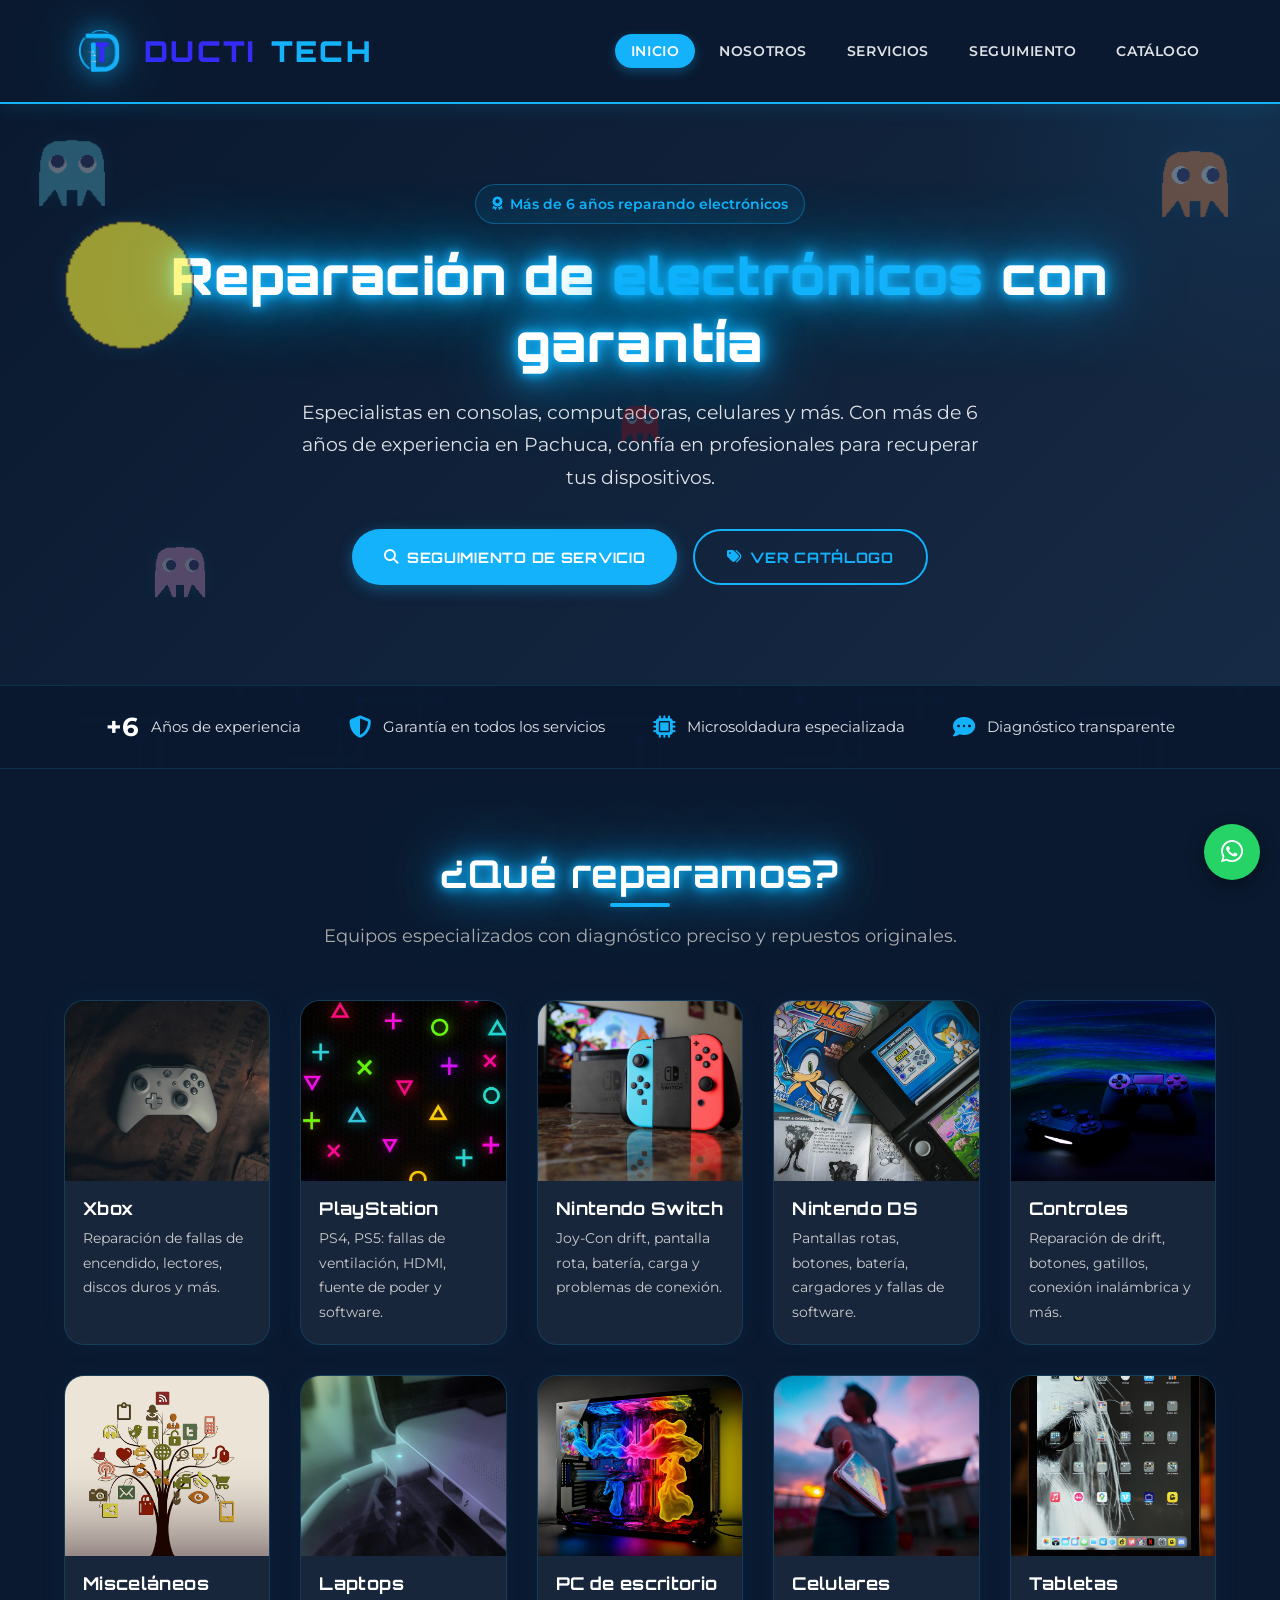
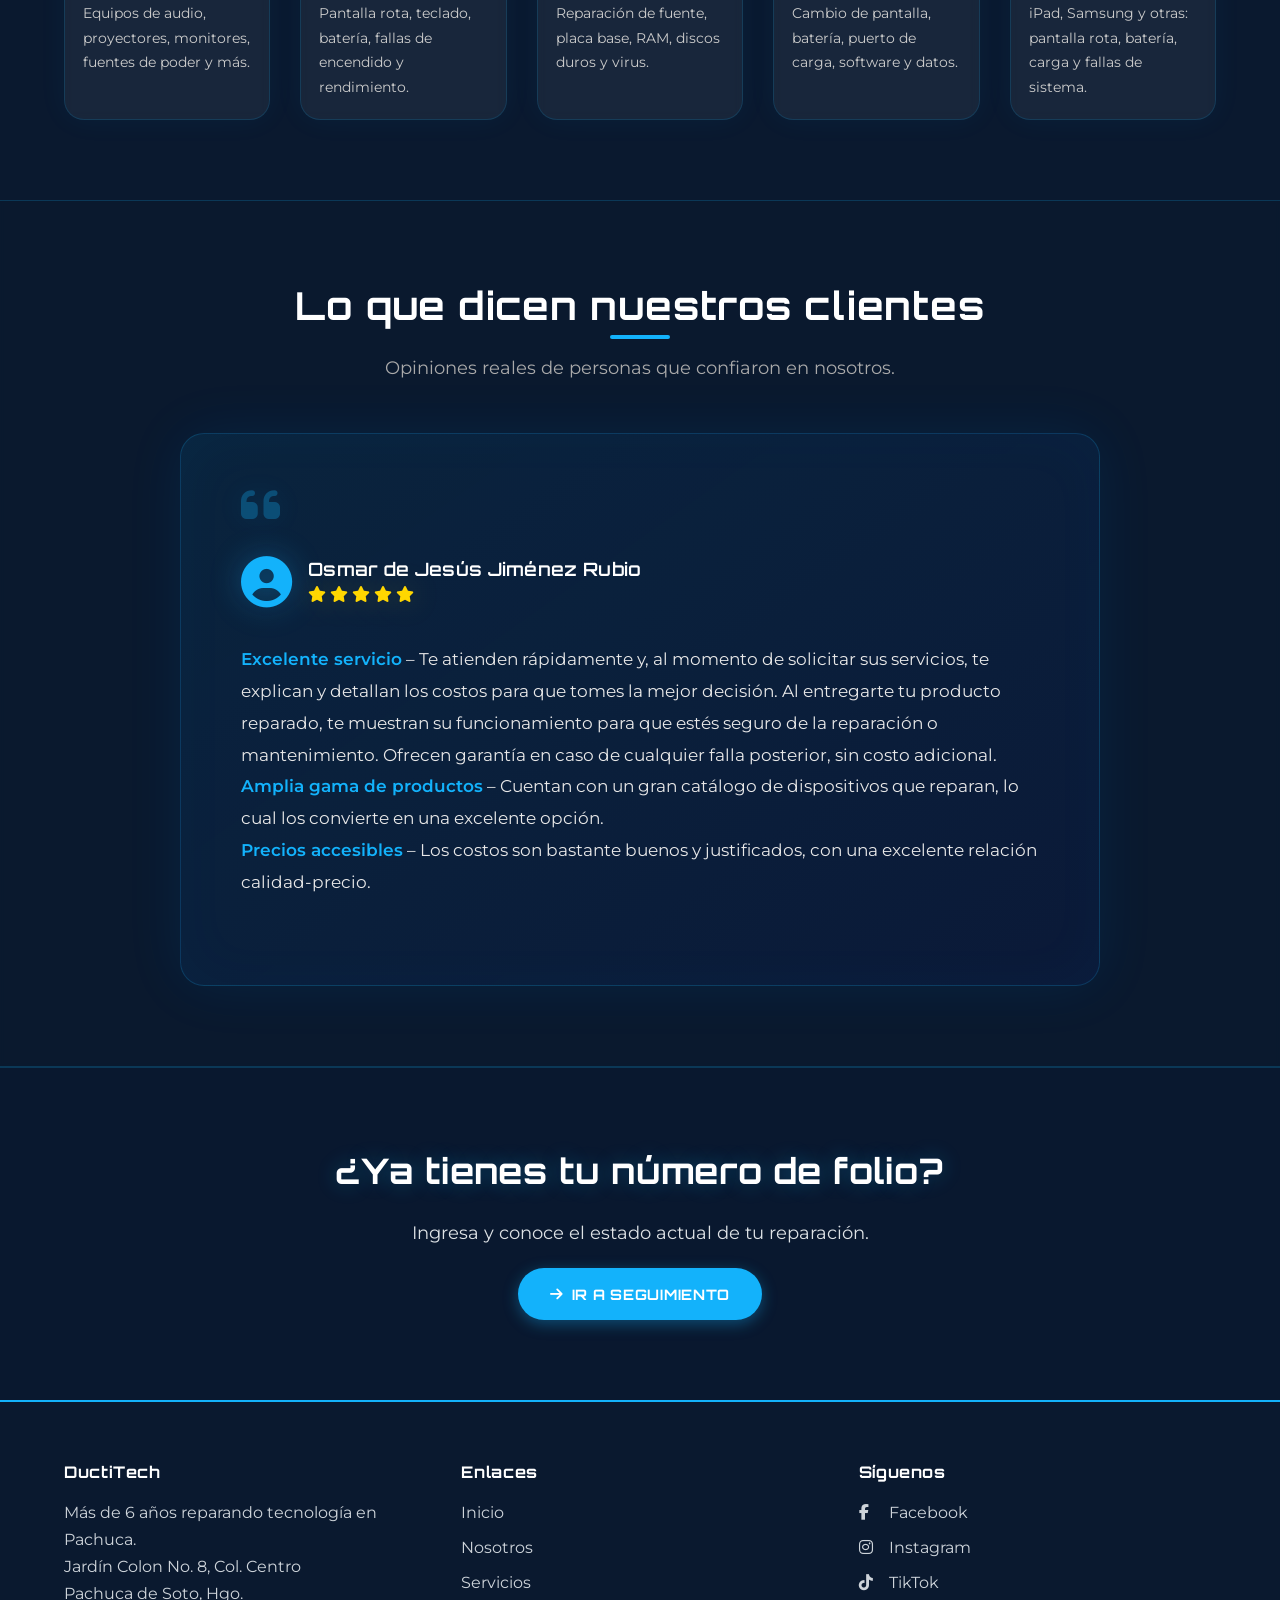
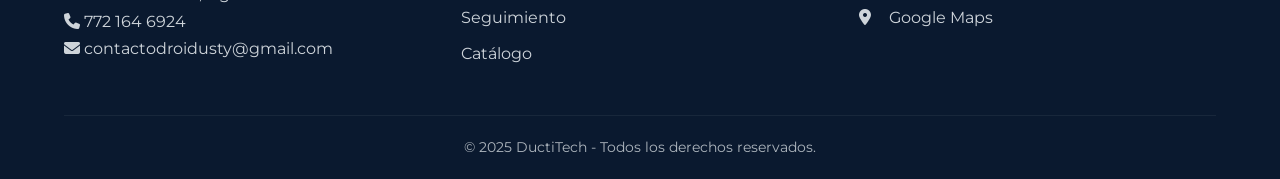
==== commit e00c3e9d: "Primer commit" ====
--- a/index.html
+++ b/index.html
@@ -3,13 +3,13 @@
 <head>
     <meta charset="UTF-8" />
     <meta name="viewport" content="width=device-width, initial-scale=1.0" />
-    <title>DuctiTech</title>
-    <meta name="description" content="DuctiTech: reparación de consolas (Xbox, PlayStation, Nintendo), computadoras, laptops, celulares y tabletas en Pachuca de Soto, con garantía y diagnóstico transparente." />
+    <title>DuctiTech | Reparación de consolas, computadoras y celulares en Pachuca</title>
+    <meta name="description" content="DuctiTech: más de 6 años reparando consolas (Xbox, PlayStation, Nintendo), computadoras, laptops, celulares y tabletas en Pachuca de Soto, con garantía y diagnóstico transparente." />
     <meta name="theme-color" content="#0A192F" />
 
     <!-- Open Graph -->
     <meta property="og:title" content="DuctiTech - Reparación de electrónicos" />
-    <meta property="og:description" content="Especialistas en consolas, computadoras, celulares y más. Diagnóstico preciso, repuestos originales y garantía." />
+    <meta property="og:description" content="Más de 6 años como especialistas en consolas, computadoras, celulares y más. Diagnóstico preciso, repuestos originales y garantía." />
     <meta property="og:image" content="assets/logo.png" />
     <meta property="og:type" content="website" />
     <meta property="og:locale" content="es_MX" />
@@ -22,6 +22,32 @@
     <!-- Estilos principales -->
     <link rel="stylesheet" href="css/style.css" />
     <link rel="stylesheet" href="css/neon-circuit.css" />
+    <link rel="stylesheet" href="css/mejoras.css" />
+
+    <!-- Datos estructurados para buscadores -->
+    <script type="application/ld+json">
+    {
+        "@context": "https://schema.org",
+        "@type": "LocalBusiness",
+        "name": "DuctiTech",
+        "description": "Taller especializado en reparación de consolas, computadoras, laptops, celulares y tabletas, con más de 6 años de experiencia en Pachuca de Soto, Hidalgo.",
+        "telephone": "+527721646924",
+        "email": "contactodroidusty@gmail.com",
+        "address": {
+            "@type": "PostalAddress",
+            "streetAddress": "Jardín Colón No. 8, Col. Centro",
+            "addressLocality": "Pachuca de Soto",
+            "addressRegion": "Hidalgo",
+            "addressCountry": "MX"
+        },
+        "sameAs": [
+            "https://www.facebook.com/DuctiTech/",
+            "https://www.instagram.com/ducti_tech",
+            "https://www.tiktok.com/@ducti.tech"
+        ],
+        "priceRange": "$500 - $800 MXN"
+    }
+    </script>
 
     <style>
         :root {
@@ -173,6 +199,8 @@
     </style>
 </head>
 <body>
+
+    <a href="#main-content" class="skip-link">Saltar al contenido principal</a>
 
     <!-- ========== HEADER ========== -->
     <header>
@@ -196,10 +224,11 @@
     </header>
 
     <!-- ========== HERO ========== -->
-    <section class="hero">
+    <section class="hero" id="main-content">
         <div class="container">
+            <span class="experience-chip"><i class="fas fa-award"></i> Más de 6 años reparando electrónicos</span>
             <h1 class="neon-glow">Reparación de <span class="highlight">electrónicos</span> con garantía</h1>
-            <p>Especialistas en consolas, computadoras, celulares y más. Confía en profesionales para recuperar tus dispositivos.</p>
+            <p>Especialistas en consolas, computadoras, celulares y más. Con más de 6 años de experiencia en Pachuca, confía en profesionales para recuperar tus dispositivos.</p>
             <div style="display:flex; gap:16px; justify-content:center; flex-wrap:wrap;">
                 <a href="follow_up.html" class="btn btn-primary">
                     <i class="fas fa-search"></i> Seguimiento de servicio
@@ -225,6 +254,36 @@
         </div>
     </section>
 
+    <!-- ========== BARRA DE CONFIANZA ========== -->
+    <section class="stats-bar" aria-label="Por qué elegir DuctiTech">
+        <div class="container stats-bar__grid">
+            <div class="stats-bar__item">
+                <span class="stats-bar__num">+6</span>
+                <span class="stats-bar__text">
+                    <span class="stats-bar__label">Años de experiencia</span>
+                </span>
+            </div>
+            <div class="stats-bar__item">
+                <i class="fas fa-shield-alt" aria-hidden="true"></i>
+                <span class="stats-bar__text">
+                    <span class="stats-bar__label">Garantía en todos los servicios</span>
+                </span>
+            </div>
+            <div class="stats-bar__item">
+                <i class="fas fa-microchip" aria-hidden="true"></i>
+                <span class="stats-bar__text">
+                    <span class="stats-bar__label">Microsoldadura especializada</span>
+                </span>
+            </div>
+            <div class="stats-bar__item">
+                <i class="fas fa-comment-dots" aria-hidden="true"></i>
+                <span class="stats-bar__text">
+                    <span class="stats-bar__label">Diagnóstico transparente</span>
+                </span>
+            </div>
+        </div>
+    </section>
+
     <!-- ========== DISPOSITIVOS ========== -->
     <section class="section" id="servicios">
         <div class="container">
@@ -454,6 +513,7 @@
             <div class="footer-grid">
                 <div>
                     <h4>DuctiTech</h4>
+                    <p>Más de 6 años reparando tecnología en Pachuca.</p>
                     <p>Jardín Colon No. 8, Col. Centro<br />Pachuca de Soto, Hgo.</p>
                     <p><i class="fas fa-phone"></i> <a href="tel:+527721646924">772 164 6924</a></p>
                     <p><i class="fas fa-envelope"></i> <a href="mailto:contactodroidusty@gmail.com">contactodroidusty@gmail.com</a></p>
@@ -484,7 +544,12 @@
         </div>
     </footer>
 
+    <!-- Botón flotante de WhatsApp -->
+    <a href="https://wa.me/5217721646924" target="_blank" rel="noopener noreferrer" class="whatsapp-float" aria-label="Chatea con DuctiTech por WhatsApp">
+        <i class="fab fa-whatsapp"></i>
+    </a>
+
     <!-- ========== SCRIPTS EXTERNOS ========== -->
     <script src="js/slider.js"></script>
 </body>
-</html>
+</html>
--- a/css/style.css
+++ b/css/style.css
@@ -22,6 +22,9 @@
     --shadow-sm: 0 2px 8px rgba(0,0,0,0.08);
     --shadow-md: 0 4px 20px rgba(0,0,0,0.12);
     --shadow-lg: 0 8px 40px rgba(0,0,0,0.15);
+    /* Alto aproximado del header (logo + padding + borde), usado para que
+       el header "sticky" no tape el contenido al hacer scroll a un ancla. */
+    --header-height: 110px;
 }
 
 /* ========== RESET ========== */
@@ -32,14 +35,27 @@
 }
 html {
     scroll-behavior: smooth;
+    /* Deja espacio para el header fijo cuando se salta a un ancla
+       (ej. los enlaces del catálogo #xbox, #nintendo... o el enlace
+       "saltar al contenido"). Sin esto, el header sticky tapa el
+       inicio de la sección de destino. */
+    scroll-padding-top: var(--header-height);
+}
+@media (prefers-reduced-motion: reduce) {
+    html {
+        scroll-behavior: auto;
+    }
 }
 body {
     font-family: var(--font-secondary);
     font-weight: 400;
     font-size: 1rem;
     line-height: 1.7;
-    color: var(--gray-800);
-    background-color: var(--white);
+    /* El sitio es 100% tema oscuro: se fija aquí el fondo/color base
+       para que la página se vea correctamente aunque neon-circuit.css
+       no cargue, en vez de depender del orden de las hojas de estilo. */
+    color: var(--gray-300);
+    background-color: var(--dark-bg);
     -webkit-font-smoothing: antialiased;
 }
 img {
@@ -64,7 +80,11 @@
 h1, h2, h3, h4, h5, h6 {
     font-family: var(--font-primary);
     font-weight: 700;
-    color: var(--dark-bg);
+    /* Antes: var(--dark-bg) (azul marino), invisible sobre el fondo
+       oscuro del sitio salvo que cada título lo sobrescribiera a mano.
+       Como todo el sitio es tema oscuro, el blanco es el valor seguro
+       por defecto. */
+    color: var(--white);
     line-height: 1.3;
     letter-spacing: 0.02em;
 }
@@ -293,6 +313,11 @@
         transform: translate(-10px, 15px) scale(1) rotate(-2deg);
     }
 }
+@media (prefers-reduced-motion: reduce) {
+    .floating-gifs .gif-float {
+        animation: none;
+    }
+}
 
 /* ========== SECCIONES ========== */
 .section {
@@ -307,6 +332,7 @@
     margin-bottom: 10px;
     position: relative;
     display: inline-block;
+    color: var(--white);
 }
 .section-title h2::after {
     content: '';
@@ -320,7 +346,12 @@
     border-radius: 4px;
 }
 .section-title p {
-    color: var(--gray-600);
+    /* Antes: var(--gray-600), un gris oscuro pensado para fondo claro.
+       Sobre el fondo azul marino del sitio quedaba casi ilegible en las
+       páginas que no lo sobrescribían (por ejemplo "¿Qué reparamos?" en
+       el inicio). Se unifica con el tono claro que ya se usa a mano en
+       el resto de subtítulos del sitio. */
+    color: #aaa;
     font-size: 1.1rem;
     margin-top: 12px;
 }
@@ -346,6 +377,7 @@
 
 .card-dispositivo {
     background: rgba(255, 255, 255, 0.06);        /* transparente con ligero blanco */
+    -webkit-backdrop-filter: blur(4px);
     backdrop-filter: blur(4px);                   /* efecto vidrio */
     border: 1px solid rgba(19, 178, 251, 0.15);
     border-radius: 20px;
@@ -398,6 +430,7 @@
 .testimonios-section {
     padding: 80px 0;
     background: rgba(10, 25, 47, 0.6);
+    -webkit-backdrop-filter: blur(2px);
     backdrop-filter: blur(2px);
     border-top: 1px solid rgba(19, 178, 251, 0.2);
     border-bottom: 1px solid rgba(19, 178, 251, 0.2);
@@ -560,6 +593,9 @@
     .hero h1 { font-size: 2.6rem; }
 }
 @media (max-width: 768px) {
+    :root {
+        --header-height: 90px;
+    }
     header .container {
         flex-direction: column;
         gap: 12px;
@@ -608,6 +644,9 @@
     }
 }
 @media (max-width: 480px) {
+    :root {
+        --header-height: 80px;
+    }
     .logo { font-size: 1.2rem; }
     .logo img { height: 45px; }
     .btn { font-size: 0.8rem; padding: 12px 24px; }
@@ -652,6 +691,7 @@
 
 .card-mv {
     background: rgba(255,255,255,0.06);
+    -webkit-backdrop-filter: blur(4px);
     backdrop-filter: blur(4px);
     border: 1px solid rgba(19,178,251,0.15);
     border-radius: 20px;
@@ -694,6 +734,7 @@
 }
 .servicio-item {
     background: rgba(255,255,255,0.05);
+    -webkit-backdrop-filter: blur(4px);
     backdrop-filter: blur(4px);
     border: 1px solid rgba(19,178,251,0.12);
     border-radius: 16px;
@@ -788,13 +829,26 @@
 
 .servicios-grid {
     display: grid;
-    grid-template-columns: repeat(auto-fit, minmax(280px, 1fr));
+    /* Antes: repeat(auto-fit, minmax(280px, 1fr)). Con 4 tarjetas y el
+       ancho del contenedor (~1150px), el navegador solo alcanzaba a
+       meter 3 columnas de 280px, dejando la 4ª tarjeta sola en una
+       segunda fila. Se fuerza una cuadrícula 2x2, simétrica en
+       cualquier ancho de escritorio/tablet. */
+    grid-template-columns: repeat(2, 1fr);
     gap: 30px;
     margin: 30px 0 50px;
 }
+@media (min-width: 769px) and (max-width: 900px) {
+    /* En tablets angostas, 2 columnas de 280px mínimo pueden apretar
+       el contenido; se permite que baje a 1 columna un poco antes. */
+    .servicios-grid {
+        grid-template-columns: 1fr;
+    }
+}
 
 .servicio-card {
     background: rgba(255,255,255,0.06);
+    -webkit-backdrop-filter: blur(4px);
     backdrop-filter: blur(4px);
     border: 1px solid rgba(19,178,251,0.15);
     border-radius: 20px;
@@ -849,9 +903,24 @@
 
 .beneficios-grid {
     display: grid;
-    grid-template-columns: repeat(auto-fit, minmax(200px, 1fr));
+    /* Antes: repeat(auto-fit, minmax(200px, 1fr)). Con 6 tarjetas,
+       el navegador alcanzaba a meter 5 columnas de 200px en el
+       ancho del contenedor, dejando la 6ª tarjeta sola en una
+       segunda fila. Se fuerza 3x2, y se ajusta a 2x3 / 1 columna
+       en pantallas más angostas. */
+    grid-template-columns: repeat(3, 1fr);
     gap: 24px;
     margin: 40px 0 20px;
+}
+@media (max-width: 900px) {
+    .beneficios-grid {
+        grid-template-columns: repeat(2, 1fr);
+    }
+}
+@media (max-width: 480px) {
+    .beneficios-grid {
+        grid-template-columns: 1fr;
+    }
 }
 .beneficio-item {
     text-align: center;
@@ -902,6 +971,7 @@
     max-width: 720px;
     margin: 0 auto;
     background: rgba(255,255,255,0.06);
+    -webkit-backdrop-filter: blur(4px);
     backdrop-filter: blur(4px);
     border: 1px solid rgba(19,178,251,0.2);
     border-radius: 24px;
@@ -1132,4 +1202,4 @@
     .servicio-card {
         padding: 20px 16px;
     }
-}
+}
--- a/css/neon-circuit.css
+++ b/css/neon-circuit.css
@@ -2,7 +2,10 @@
    FONDO DE CIRCUITO ELECTRÓNICO NEÓN (Archivo independiente)
    ============================================================ */
 
-/* Fondo base oscuro */
+/* Fondo base oscuro
+   (Nota: style.css ya define este mismo fondo en `body` para que la
+   página se vea bien aunque este archivo no cargue; esta regla se
+   deja porque no molesta y dobla como refuerzo). */
 body {
     background: #0A192F;
     position: relative;
@@ -36,11 +39,18 @@
     z-index: 1;
     pointer-events: none;
     background: rgba(10, 25, 47, 0.70);
+    -webkit-backdrop-filter: blur(1px);
     backdrop-filter: blur(1px);
 }
 
-/* TODO EL CONTENIDO POR ENCIMA */
-body > * {
+/* TODO EL CONTENIDO POR ENCIMA
+   CORREGIDO: esta regla igualaba en especificidad a `header { position:
+   sticky; z-index: 1000; }` de style.css. Al cargar este archivo después,
+   "ganaba" y silenciosamente convertía el header en position:relative con
+   z-index:2 — el header dejaba de quedarse fijo arriba al hacer scroll,
+   sin ningún error visible. Se excluye <header> para que conserve su
+   propio position/z-index tal cual los define style.css. */
+body > *:not(header) {
     position: relative;
     z-index: 2;
 }
@@ -85,3 +95,8 @@
 body::before {
     animation: circuitPulse 6s ease-in-out infinite;
 }
+@media (prefers-reduced-motion: reduce) {
+    body::before {
+        animation: none;
+    }
+}
--- a/css/mejoras.css
+++ b/css/mejoras.css
@@ -0,0 +1,273 @@
+/* ==========================================================================
+   mejoras.css
+   Componentes añadidos a DuctiTech: no modifica style.css, neon-circuit.css,
+   floating-animations.css ni catalog.css — solo se suma a ellos.
+   Reutiliza las variables de color ya usadas en el sitio (--cyan-tech,
+   --cobalt, --gray-300) con un valor de respaldo por si no existieran.
+   ========================================================================== */
+
+/* ---------- Accesibilidad: enlace "saltar al contenido" ---------- */
+.skip-link {
+    position: absolute;
+    top: -60px;
+    left: 12px;
+    /* Por encima del header (1000) y del lightbox del catálogo (1100),
+       para que siempre sea visible al recibir foco por teclado. */
+    z-index: 1200;
+    background: #0A192F;
+    color: #fff;
+    padding: 10px 18px;
+    border-radius: 6px;
+    border: 1px solid var(--cyan-tech, #13b2fb);
+    text-decoration: none;
+    font-size: 0.95rem;
+    transition: top 0.2s ease;
+}
+
+.skip-link:focus {
+    top: 12px;
+}
+
+/* ---------- Barra de confianza / estadísticas ---------- */
+.stats-bar {
+    position: relative;
+    z-index: 2;
+    padding: 28px 0;
+    background: rgba(10, 25, 47, 0.65);
+    border-top: 1px solid rgba(19, 178, 251, 0.15);
+    border-bottom: 1px solid rgba(19, 178, 251, 0.15);
+}
+
+.stats-bar__grid {
+    display: flex;
+    flex-wrap: wrap;
+    justify-content: center;
+    gap: 28px 48px;
+    text-align: center;
+}
+
+.stats-bar__item {
+    display: flex;
+    align-items: center;
+    gap: 12px;
+    min-width: 180px;
+    justify-content: center;
+}
+
+.stats-bar__item i {
+    font-size: 1.4rem;
+    color: var(--cyan-tech, #13b2fb);
+    flex-shrink: 0;
+}
+
+.stats-bar__num {
+    font-size: 1.6rem;
+    font-weight: 700;
+    color: #fff;
+    line-height: 1;
+}
+
+.stats-bar__text {
+    display: flex;
+    flex-direction: column;
+    align-items: flex-start;
+    line-height: 1.25;
+}
+
+.stats-bar__label {
+    color: var(--gray-300, #b8c2d1);
+    font-size: 0.92rem;
+}
+
+/* ---------- Insignia de experiencia (chip inline en el hero) ---------- */
+.experience-chip {
+    display: inline-flex;
+    align-items: center;
+    gap: 8px;
+    margin: 0 0 18px;
+    padding: 7px 16px;
+    border-radius: 999px;
+    background: rgba(19, 178, 251, 0.08);
+    border: 1px solid rgba(19, 178, 251, 0.35);
+    color: var(--cyan-tech, #13b2fb);
+    font-size: 0.9rem;
+    font-weight: 600;
+}
+
+.experience-chip i {
+    font-size: 0.85rem;
+}
+
+/* ---------- Botón flotante de WhatsApp ---------- */
+.whatsapp-float {
+    position: fixed;
+    right: 20px;
+    bottom: 20px;
+    width: 56px;
+    height: 56px;
+    border-radius: 50%;
+    background: #25D366;
+    color: #fff;
+    display: flex;
+    align-items: center;
+    justify-content: center;
+    font-size: 1.6rem;
+    box-shadow: 0 6px 18px rgba(0, 0, 0, 0.35);
+    z-index: 900;
+    text-decoration: none;
+    transition: transform 0.2s ease, box-shadow 0.2s ease;
+}
+
+.whatsapp-float:hover,
+.whatsapp-float:focus-visible {
+    transform: scale(1.08);
+    box-shadow: 0 8px 22px rgba(0, 0, 0, 0.45);
+}
+
+@media (max-width: 480px) {
+    .whatsapp-float {
+        width: 50px;
+        height: 50px;
+        font-size: 1.4rem;
+        right: 14px;
+        bottom: 14px;
+    }
+}
+
+@media (prefers-reduced-motion: reduce) {
+    .whatsapp-float {
+        transition: none;
+    }
+}
+
+/* ---------- Enlace a reseñas de Google ---------- */
+.ver-mas-resenas {
+    text-align: center;
+    margin-top: 20px;
+}
+
+.ver-mas-resenas a {
+    display: inline-flex;
+    align-items: center;
+    gap: 8px;
+    color: var(--gray-300, #b8c2d1);
+    font-size: 0.9rem;
+    padding: 8px 4px;
+    border-bottom: 1px solid transparent;
+    transition: color 0.3s ease, border-color 0.3s ease;
+}
+
+.ver-mas-resenas a:hover,
+.ver-mas-resenas a:focus-visible {
+    color: var(--cyan-tech, #13b2fb);
+    border-bottom-color: currentColor;
+}
+
+.ver-mas-resenas i {
+    color: #ea4335;
+}
+
+/* ---------- Aviso de precios (catálogo) ---------- */
+.precios-nota {
+    max-width: 720px;
+    margin: 24px auto 0;
+    padding: 14px 18px;
+    border-left: 3px solid var(--cyan-tech, #13b2fb);
+    background: rgba(19, 178, 251, 0.06);
+    color: var(--gray-300, #b8c2d1);
+    font-size: 0.9rem;
+    border-radius: 4px;
+}
+
+/* ---------- Ayuda de seguimiento ---------- */
+.seguimiento-ayuda {
+    max-width: 560px;
+    margin: 14px auto 0;
+    color: var(--gray-300, #b8c2d1);
+    font-size: 0.88rem;
+    text-align: center;
+}
+
+.seguimiento-contacto {
+    max-width: 560px;
+    margin: 32px auto 0;
+    padding: 22px;
+    text-align: center;
+    background: rgba(10, 25, 47, 0.6);
+    border: 1px solid rgba(19, 178, 251, 0.2);
+    border-radius: 10px;
+}
+
+.seguimiento-contacto p {
+    color: var(--gray-300, #b8c2d1);
+    margin-bottom: 14px;
+}
+
+/* ---------- FAQ / detalles de estados de servicio ---------- */
+.faq-estados {
+    max-width: 640px;
+    margin: 40px auto 0;
+}
+
+.faq-estados summary {
+    cursor: pointer;
+    color: #fff;
+    font-weight: 600;
+    padding: 14px 16px;
+    background: rgba(10, 25, 47, 0.6);
+    border: 1px solid rgba(19, 178, 251, 0.2);
+    border-radius: 8px;
+    list-style: none;
+}
+
+.faq-estados summary::-webkit-details-marker {
+    display: none;
+}
+
+.faq-estados summary::after {
+    content: "+";
+    float: right;
+    color: var(--cyan-tech, #13b2fb);
+    font-weight: 700;
+}
+
+.faq-estados[open] summary::after {
+    content: "−";
+}
+
+.faq-estados ul {
+    list-style: none;
+    padding: 16px 18px;
+    margin: 0;
+    border: 1px solid rgba(19, 178, 251, 0.12);
+    border-top: none;
+    border-radius: 0 0 8px 8px;
+}
+
+.faq-estados li {
+    display: flex;
+    gap: 10px;
+    color: var(--gray-300, #b8c2d1);
+    padding: 6px 0;
+    font-size: 0.92rem;
+}
+
+.faq-estados li i {
+    color: var(--cyan-tech, #13b2fb);
+    margin-top: 3px;
+    flex-shrink: 0;
+}
+
+.faq-estados li strong {
+    color: #fff;
+}
+
+/* ---------- Responsive: apilar la barra de estadísticas en móvil ---------- */
+@media (max-width: 560px) {
+    .stats-bar__grid {
+        gap: 20px 28px;
+    }
+    .stats-bar__item {
+        min-width: 140px;
+    }
+}
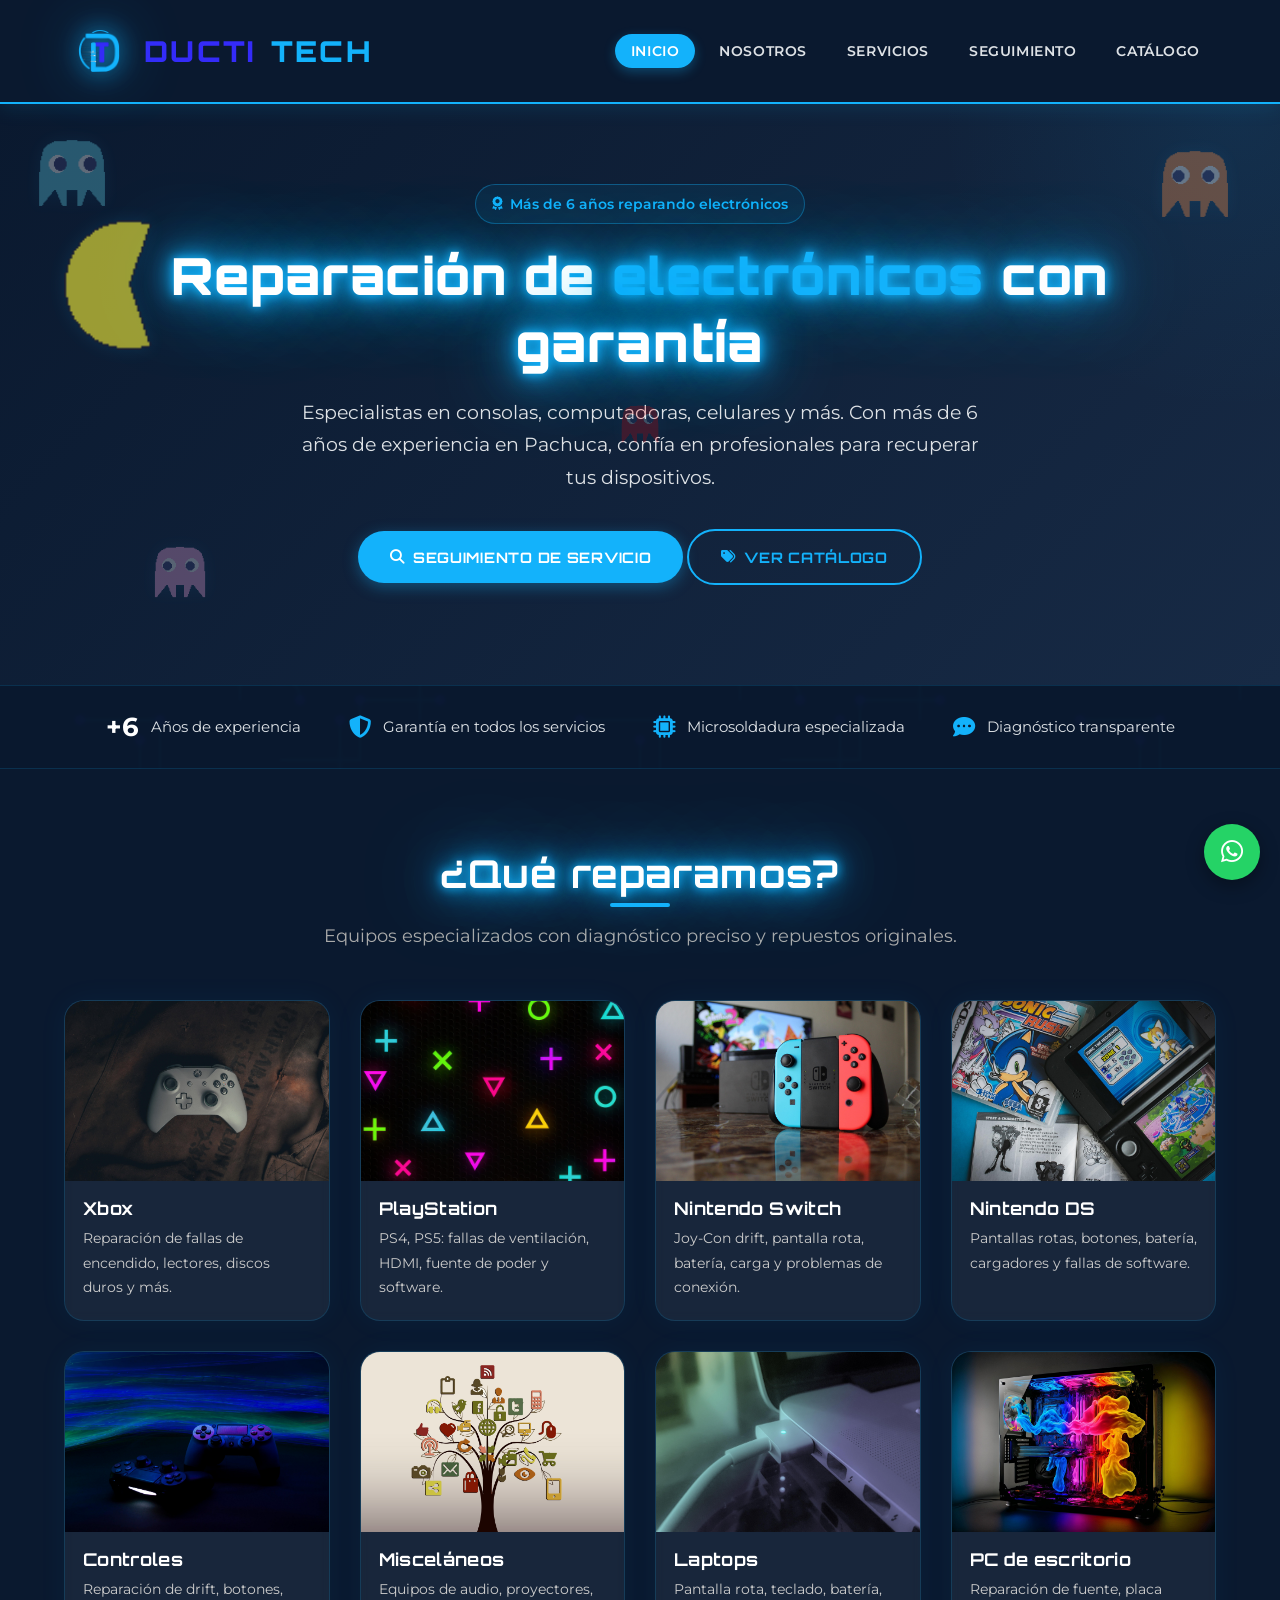
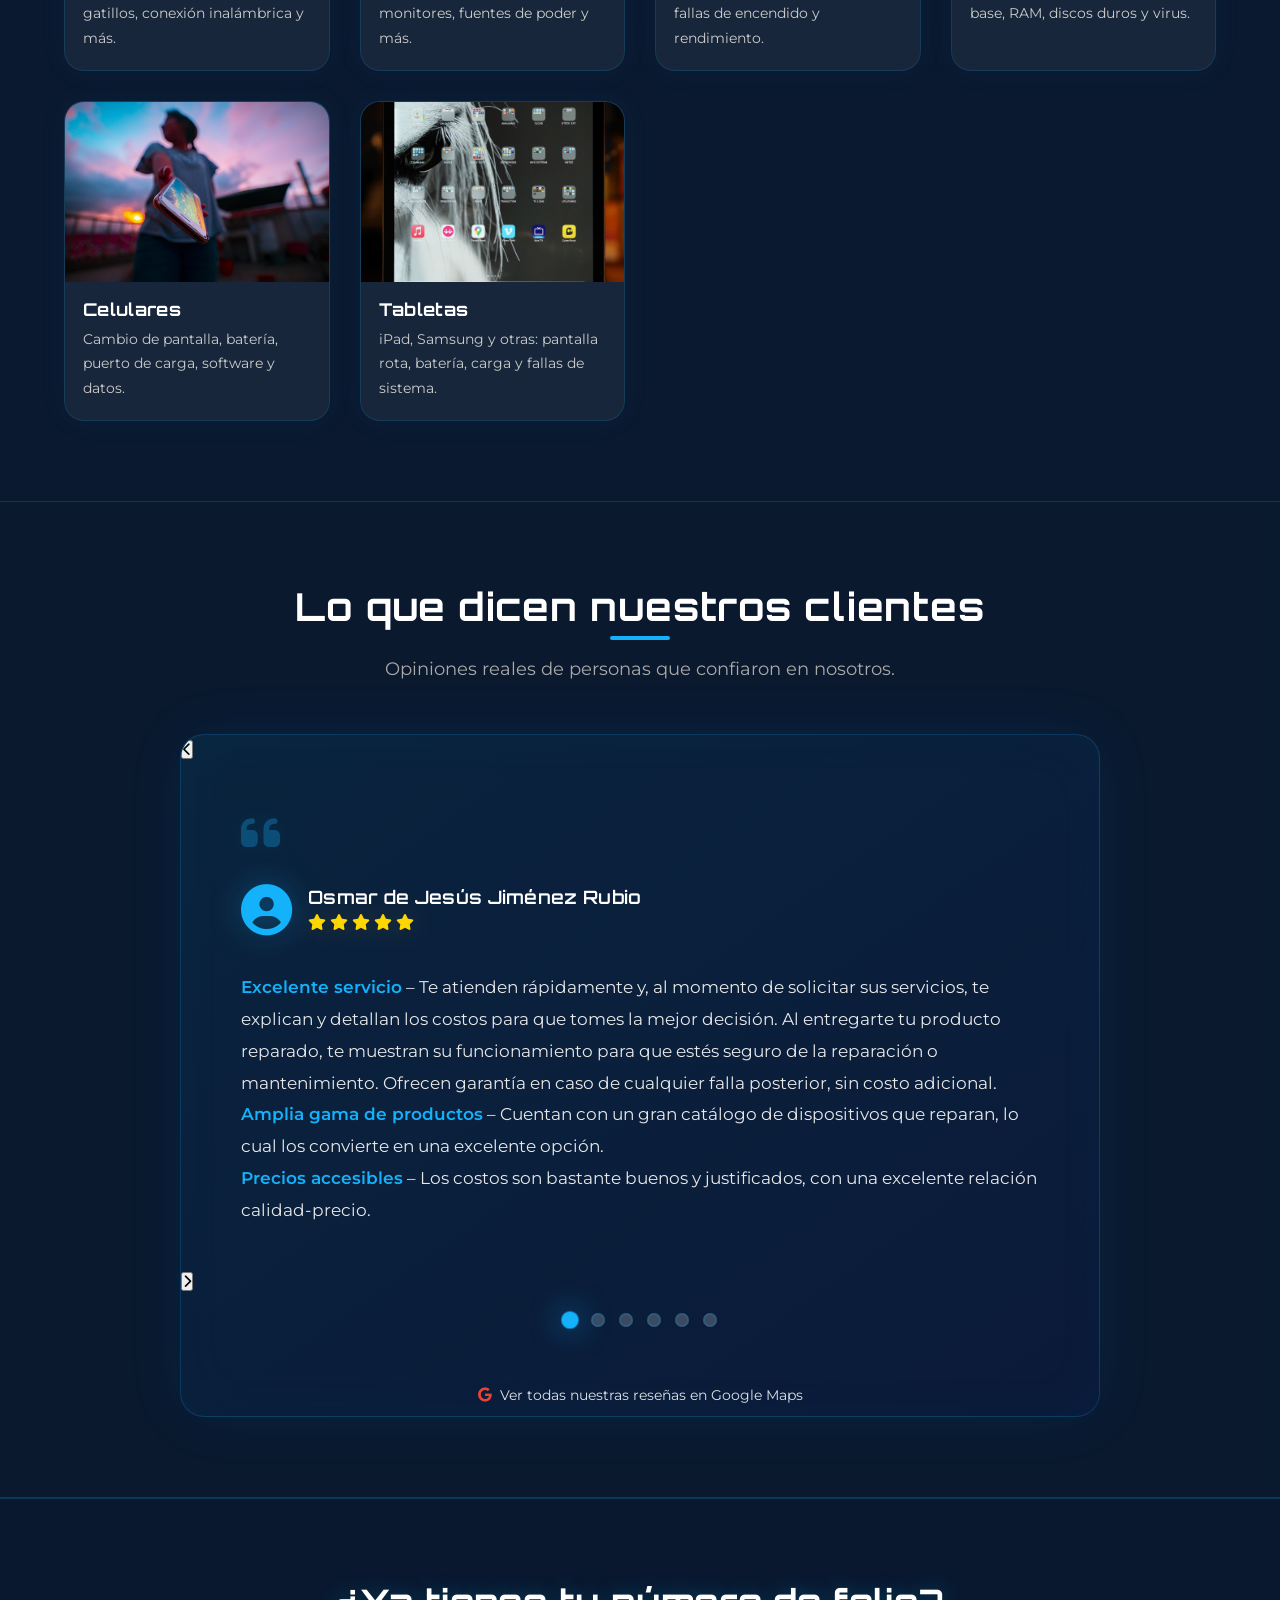
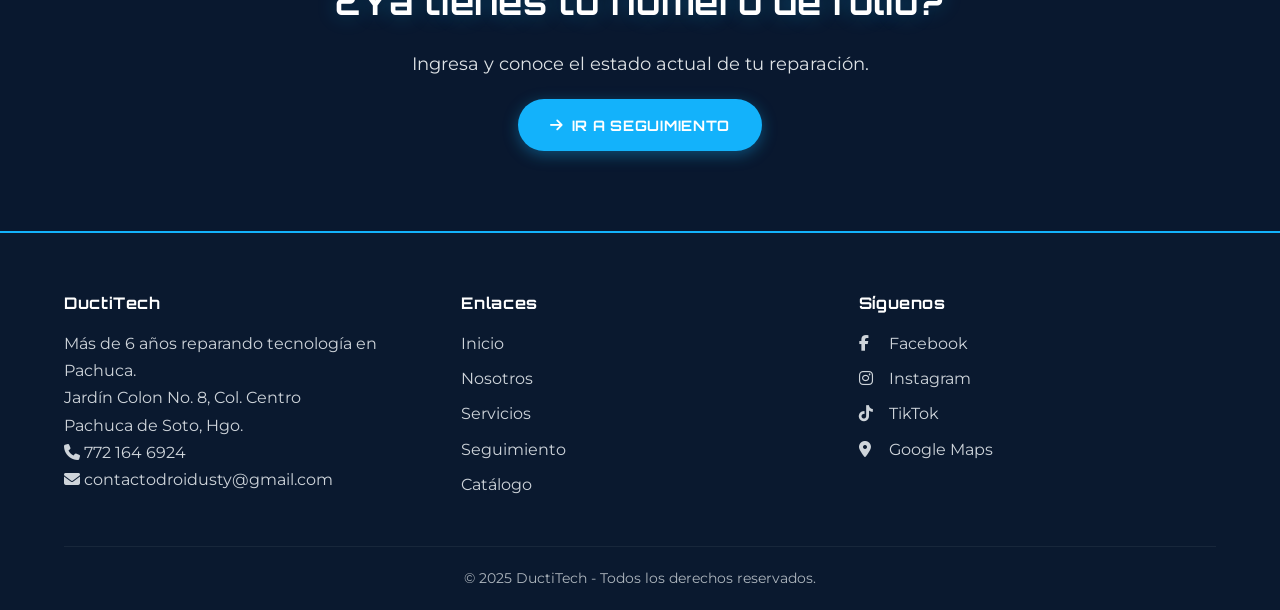
==== commit 00f989e2: "Actualizo index.html" ====
--- a/index.html
+++ b/index.html
@@ -229,7 +229,7 @@
             <span class="experience-chip"><i class="fas fa-award"></i> Más de 6 años reparando electrónicos</span>
             <h1 class="neon-glow">Reparación de <span class="highlight">electrónicos</span> con garantía</h1>
             <p>Especialistas en consolas, computadoras, celulares y más. Con más de 6 años de experiencia en Pachuca, confía en profesionales para recuperar tus dispositivos.</p>
-            <div style="display:flex; gap:16px; justify-content:center; flex-wrap:wrap;">
+            <div class="hero-cta">
                 <a href="follow_up.html" class="btn btn-primary">
                     <i class="fas fa-search"></i> Seguimiento de servicio
                 </a>
@@ -292,7 +292,7 @@
                 <p>Equipos especializados con diagnóstico preciso y repuestos originales.</p>
             </div>
 
-            <div class="grid-dispositivos" style="grid-template-columns: repeat(5, 1fr);">
+            <div class="grid-dispositivos">
                 <!-- Xbox -->
                 <div class="card-dispositivo">
                     <div class="card-image">
@@ -406,6 +406,9 @@
             </div>
 
             <div class="testimonios-slider">
+                <button type="button" class="testimonios-arrow testimonios-arrow--prev" aria-label="Reseña anterior">
+                    <i class="fas fa-chevron-left"></i>
+                </button>
                 <div class="slides-wrapper" id="testimoniosSlider">
                     <!-- Testimonio 1 -->
                     <div class="slide testimonio-item">
@@ -439,26 +442,6 @@
                                 <i class="fas fa-user-circle"></i>
                             </div>
                             <div>
-                                <h3>Oswaldo Salgado</h3>
-                                <div class="estrellas">
-                                    <i class="fas fa-star"></i><i class="fas fa-star"></i><i class="fas fa-star"></i><i class="fas fa-star"></i><i class="fas fa-star"></i>
-                                </div>
-                            </div>
-                        </div>
-                        <div class="testimonio-body">
-                            <p>Excelente servicio. Llevé mi Nintendo Switch a reparación porque dejó de leer los cartuchos. Me dieron un diagnóstico correcto y oportuno, solucionaron el problema y los precios de la reparación son extremadamente accesibles. La consola quedó al 100 %. Sin duda, elegí la mejor opción para reparación. <strong>100 % recomendable y honestos</strong>, que es lo más importante hoy en día.</p>
-                        </div>
-                    </div>
-                    <!-- Testimonio 3 -->
-                    <div class="slide testimonio-item">
-                        <div class="testimonio-comilla">
-                            <i class="fas fa-quote-left"></i>
-                        </div>
-                        <div class="testimonio-header">
-                            <div class="testimonio-avatar">
-                                <i class="fas fa-user-circle"></i>
-                            </div>
-                            <div>
                                 <h3>Antonio C.</h3>
                                 <div class="estrellas">
                                     <i class="fas fa-star"></i><i class="fas fa-star"></i><i class="fas fa-star"></i><i class="fas fa-star"></i><i class="fas fa-star"></i>
@@ -466,10 +449,10 @@
                             </div>
                         </div>
                         <div class="testimonio-body">
-                            <p>Excelente servicio. Llevé un PS5 por sobrecalentamiento y, con el mantenimiento que le hicieron, quedó excelente. Muy profesionales y con una atención de primera.</p>
-                        </div>
-                    </div>
-                    <!-- Testimonio 4 -->
+                            <p>Excelente servicio. Llevé mi Nintendo Switch a reparación porque dejó de leer los cartuchos. Me dieron un diagnóstico correcto y oportuno, solucionaron el problema y los precios de la reparación son extremadamente accesibles. La consola quedó al 100 %. Sin duda, elegí la mejor opción para reparación. <strong>100 % recomendable y honestos</strong>, que es lo más importante hoy en día.</p>
+                        </div>
+                    </div>
+                    <!-- Testimonio 3 -->
                     <div class="slide testimonio-item">
                         <div class="testimonio-comilla">
                             <i class="fas fa-quote-left"></i>
@@ -486,12 +469,82 @@
                             </div>
                         </div>
                         <div class="testimonio-body">
-                            <p>Recomiendo ampliamente este lugar. Muy buena atención al cliente; resuelven todas tus dudas. Desde la recepción hasta la entrega de tus equipos, fueron muy amables. <strong>10/10</strong>, sin duda volvería a confiar en ellos.</p>
-                        </div>
-                    </div>
-                </div>
+                            <p>Recomiendo ampliamente este lugar. Muy buena atención al cliente, resuelven todas tus dudas. Desde la recepción hasta la entrega de tus equipos fueron muy amables. <strong>Los recomiendo 10/10</strong> 😊</p>
+                        </div>
+                    </div>
+                    <!-- Testimonio 4 -->
+                    <div class="slide testimonio-item">
+                        <div class="testimonio-comilla">
+                            <i class="fas fa-quote-left"></i>
+                        </div>
+                        <div class="testimonio-header">
+                            <div class="testimonio-avatar">
+                                <i class="fas fa-user-circle"></i>
+                            </div>
+                            <div>
+                                <h3>Lino Ángeles</h3>
+                                <div class="estrellas">
+                                    <i class="fas fa-star"></i><i class="fas fa-star"></i><i class="fas fa-star"></i><i class="fas fa-star"></i><i class="fas fa-star"></i>
+                                </div>
+                            </div>
+                        </div>
+                        <div class="testimonio-body">
+                            <p>Ofrecen un muy buen servicio, atienden rápido y me explicaron qué tenía mi consola. Llevaré próximamente más de mis equipos a revisión.</p>
+                        </div>
+                    </div>
+                    <!-- Testimonio 5 -->
+                    <div class="slide testimonio-item">
+                        <div class="testimonio-comilla">
+                            <i class="fas fa-quote-left"></i>
+                        </div>
+                        <div class="testimonio-header">
+                            <div class="testimonio-avatar">
+                                <i class="fas fa-user-circle"></i>
+                            </div>
+                            <div>
+                                <h3>Danxs Cardoso Pérez</h3>
+                                <div class="estrellas">
+                                    <i class="fas fa-star"></i><i class="fas fa-star"></i><i class="fas fa-star"></i><i class="fas fa-star"></i><i class="fas fa-star"></i>
+                                </div>
+                            </div>
+                        </div>
+                        <div class="testimonio-body">
+                            <p>Excelente servicio, son muy amables y te atienden en cuanto llegas. Llevé mi Nintendo Switch y la repararon bien, con un precio muy accesible. <strong>Recomiendo mucho el lugar.</strong></p>
+                        </div>
+                    </div>
+                    <!-- Testimonio 6 -->
+                    <div class="slide testimonio-item">
+                        <div class="testimonio-comilla">
+                            <i class="fas fa-quote-left"></i>
+                        </div>
+                        <div class="testimonio-header">
+                            <div class="testimonio-avatar">
+                                <i class="fas fa-user-circle"></i>
+                            </div>
+                            <div>
+                                <h3>Luis Ricardo Cano Valadez</h3>
+                                <div class="estrellas">
+                                    <i class="fas fa-star"></i><i class="fas fa-star"></i><i class="fas fa-star"></i><i class="fas fa-star"></i><i class="fas fa-star"></i>
+                                </div>
+                            </div>
+                        </div>
+                        <div class="testimonio-body">
+                            <p>Excelente servicio, no confiaría a nadie más mis consolas y reparaciones. Muy amables, muy eficientes; el servicio al cliente es muy bueno. Resolvieron todas mis dudas y exigencias. <strong>Muchas gracias</strong> 🫂</p>
+                        </div>
+                    </div>
+                </div>
+                <button type="button" class="testimonios-arrow testimonios-arrow--next" aria-label="Reseña siguiente">
+                    <i class="fas fa-chevron-right"></i>
+                </button>
                 <!-- Indicadores (puntos) -->
                 <div class="indicadores" id="indicadores"></div>
+
+                <!-- Enlace a todas las reseñas en Google -->
+                <div class="ver-mas-resenas">
+                    <a href="https://maps.app.goo.gl/ZeSnL3kf8nuBJ69V6" target="_blank" rel="noopener noreferrer">
+                        <i class="fab fa-google"></i> Ver todas nuestras reseñas en Google Maps
+                    </a>
+                </div>
             </div>
         </div>
     </section>
@@ -549,7 +602,92 @@
         <i class="fab fa-whatsapp"></i>
     </a>
 
-    <!-- ========== SCRIPTS EXTERNOS ========== -->
-    <script src="js/slider.js"></script>
+    <!-- ========== CARRUSEL DE TESTIMONIOS (autoplay) ========== -->
+    <script>
+    (function () {
+        var slider = document.querySelector('.testimonios-slider');
+        var wrapper = document.getElementById('testimoniosSlider');
+        var dotsBox = document.getElementById('indicadores');
+        if (!slider || !wrapper || !dotsBox) return;
+
+        var slides = Array.prototype.slice.call(wrapper.querySelectorAll('.slide'));
+        if (slides.length === 0) return;
+
+        var AUTOPLAY_MS = 6000;   // tiempo que se muestra cada reseña
+        var current = 0;
+        var timer = null;
+
+        // Puntos indicadores (uno por reseña)
+        dotsBox.innerHTML = '';
+        var dots = slides.map(function (_, i) {
+            var dot = document.createElement('button');
+            dot.type = 'button';
+            dot.className = 'dot' + (i === 0 ? ' active' : '');
+            dot.setAttribute('aria-label', 'Ver reseña ' + (i + 1) + ' de ' + slides.length);
+            dot.addEventListener('click', function () { goTo(i); restart(); });
+            dotsBox.appendChild(dot);
+            return dot;
+        });
+
+        function goTo(index) {
+            current = (index + slides.length) % slides.length;
+            wrapper.style.transform = 'translateX(-' + (current * 100) + '%)';
+            dots.forEach(function (d, i) { d.classList.toggle('active', i === current); });
+        }
+        function next() { goTo(current + 1); }
+        function prev() { goTo(current - 1); }
+
+        function start() {
+            if (slides.length < 2 || timer) return;
+            timer = setInterval(next, AUTOPLAY_MS);
+        }
+        function stop() {
+            if (timer) { clearInterval(timer); timer = null; }
+        }
+        function restart() { stop(); start(); }
+
+        // Flechas
+        var prevBtn = slider.querySelector('.testimonios-arrow--prev');
+        var nextBtn = slider.querySelector('.testimonios-arrow--next');
+        if (prevBtn) prevBtn.addEventListener('click', function () { prev(); restart(); });
+        if (nextBtn) nextBtn.addEventListener('click', function () { next(); restart(); });
+
+        // Pausa mientras se lee (cursor encima o foco de teclado)
+        slider.addEventListener('mouseenter', stop);
+        slider.addEventListener('mouseleave', start);
+        slider.addEventListener('focusin', stop);
+        slider.addEventListener('focusout', start);
+
+        // Pausa si la pestaña no está visible
+        document.addEventListener('visibilitychange', function () {
+            if (document.hidden) { stop(); } else { start(); }
+        });
+
+        // Deslizar con el dedo en el celular
+        var startX = null;
+        wrapper.addEventListener('touchstart', function (e) {
+            startX = e.touches[0].clientX;
+            stop();
+        }, { passive: true });
+        wrapper.addEventListener('touchend', function (e) {
+            if (startX !== null) {
+                var dx = e.changedTouches[0].clientX - startX;
+                if (Math.abs(dx) > 40) { if (dx < 0) { next(); } else { prev(); } }
+            }
+            startX = null;
+            start();
+        });
+
+        // Flechas del teclado
+        slider.setAttribute('tabindex', '0');
+        slider.addEventListener('keydown', function (e) {
+            if (e.key === 'ArrowRight') { next(); restart(); }
+            if (e.key === 'ArrowLeft') { prev(); restart(); }
+        });
+
+        goTo(0);
+        start();
+    })();
+    </script>
 </body>
 </html>
